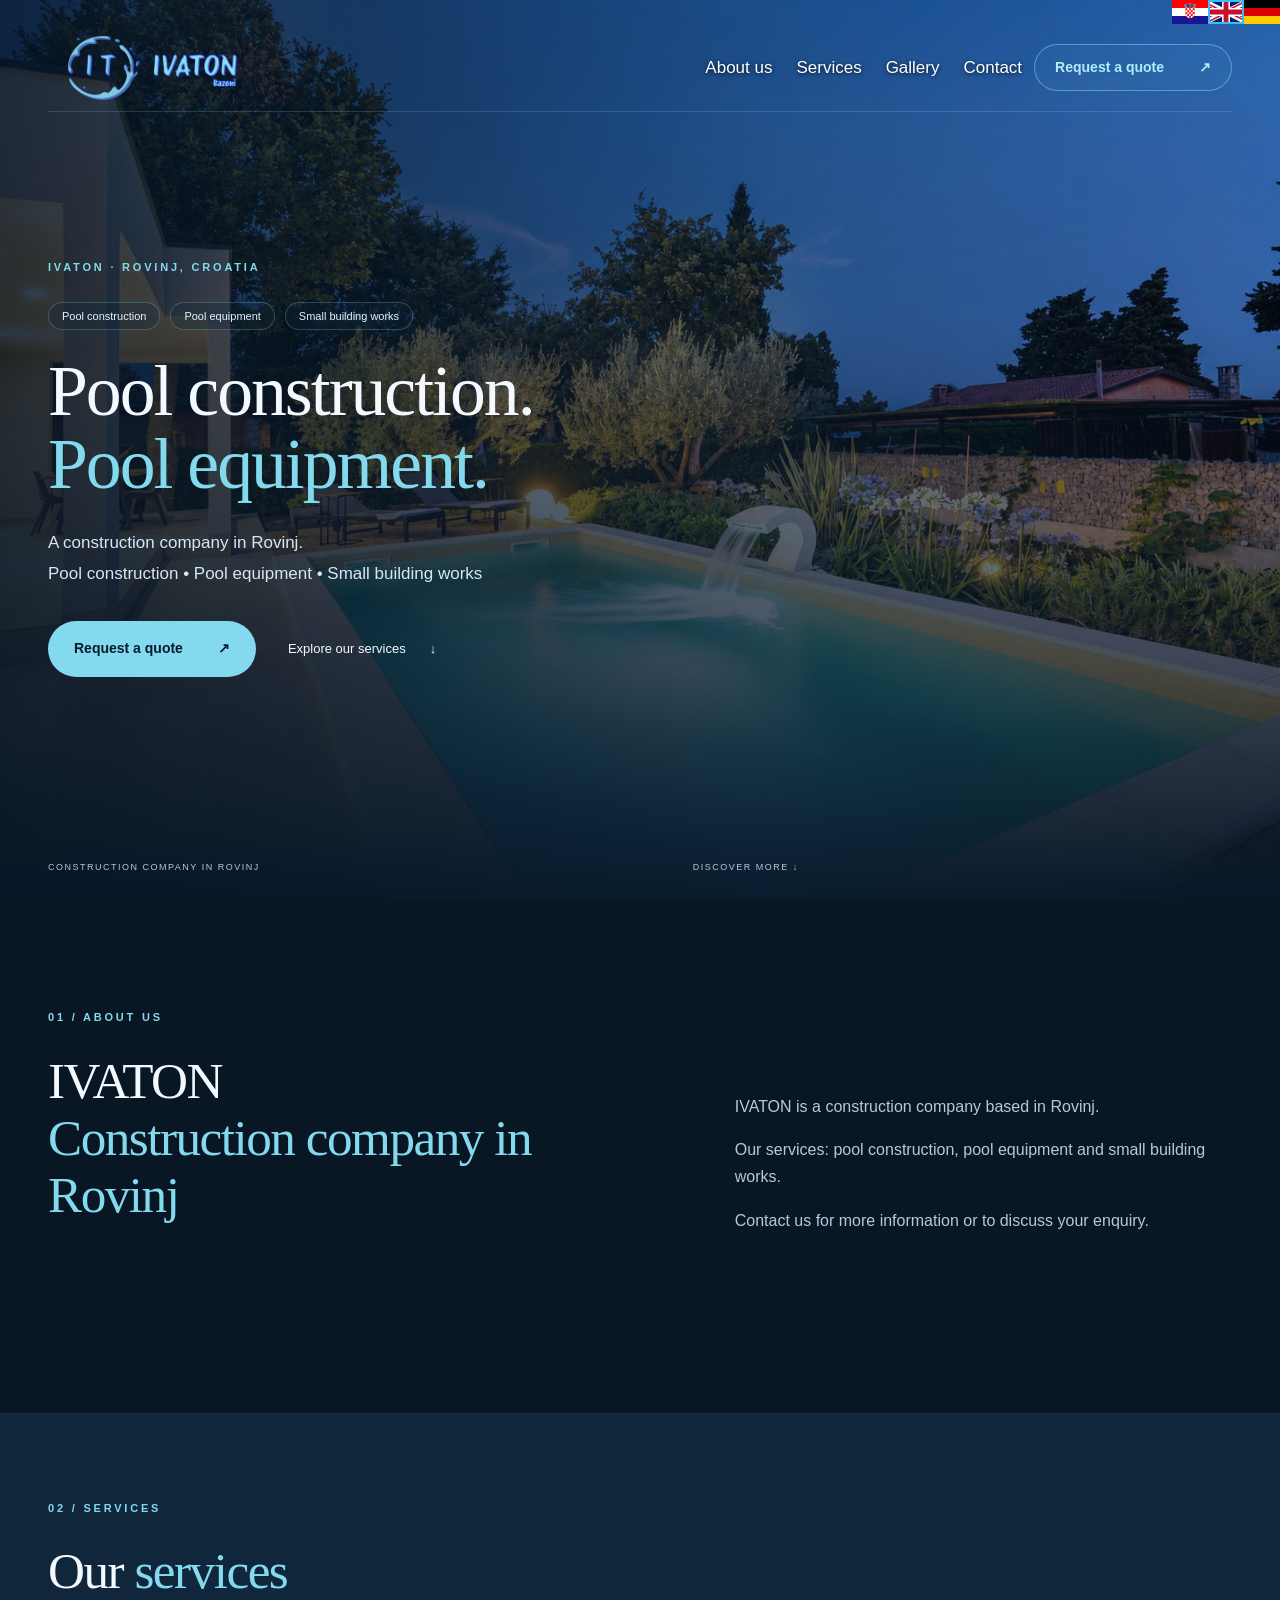
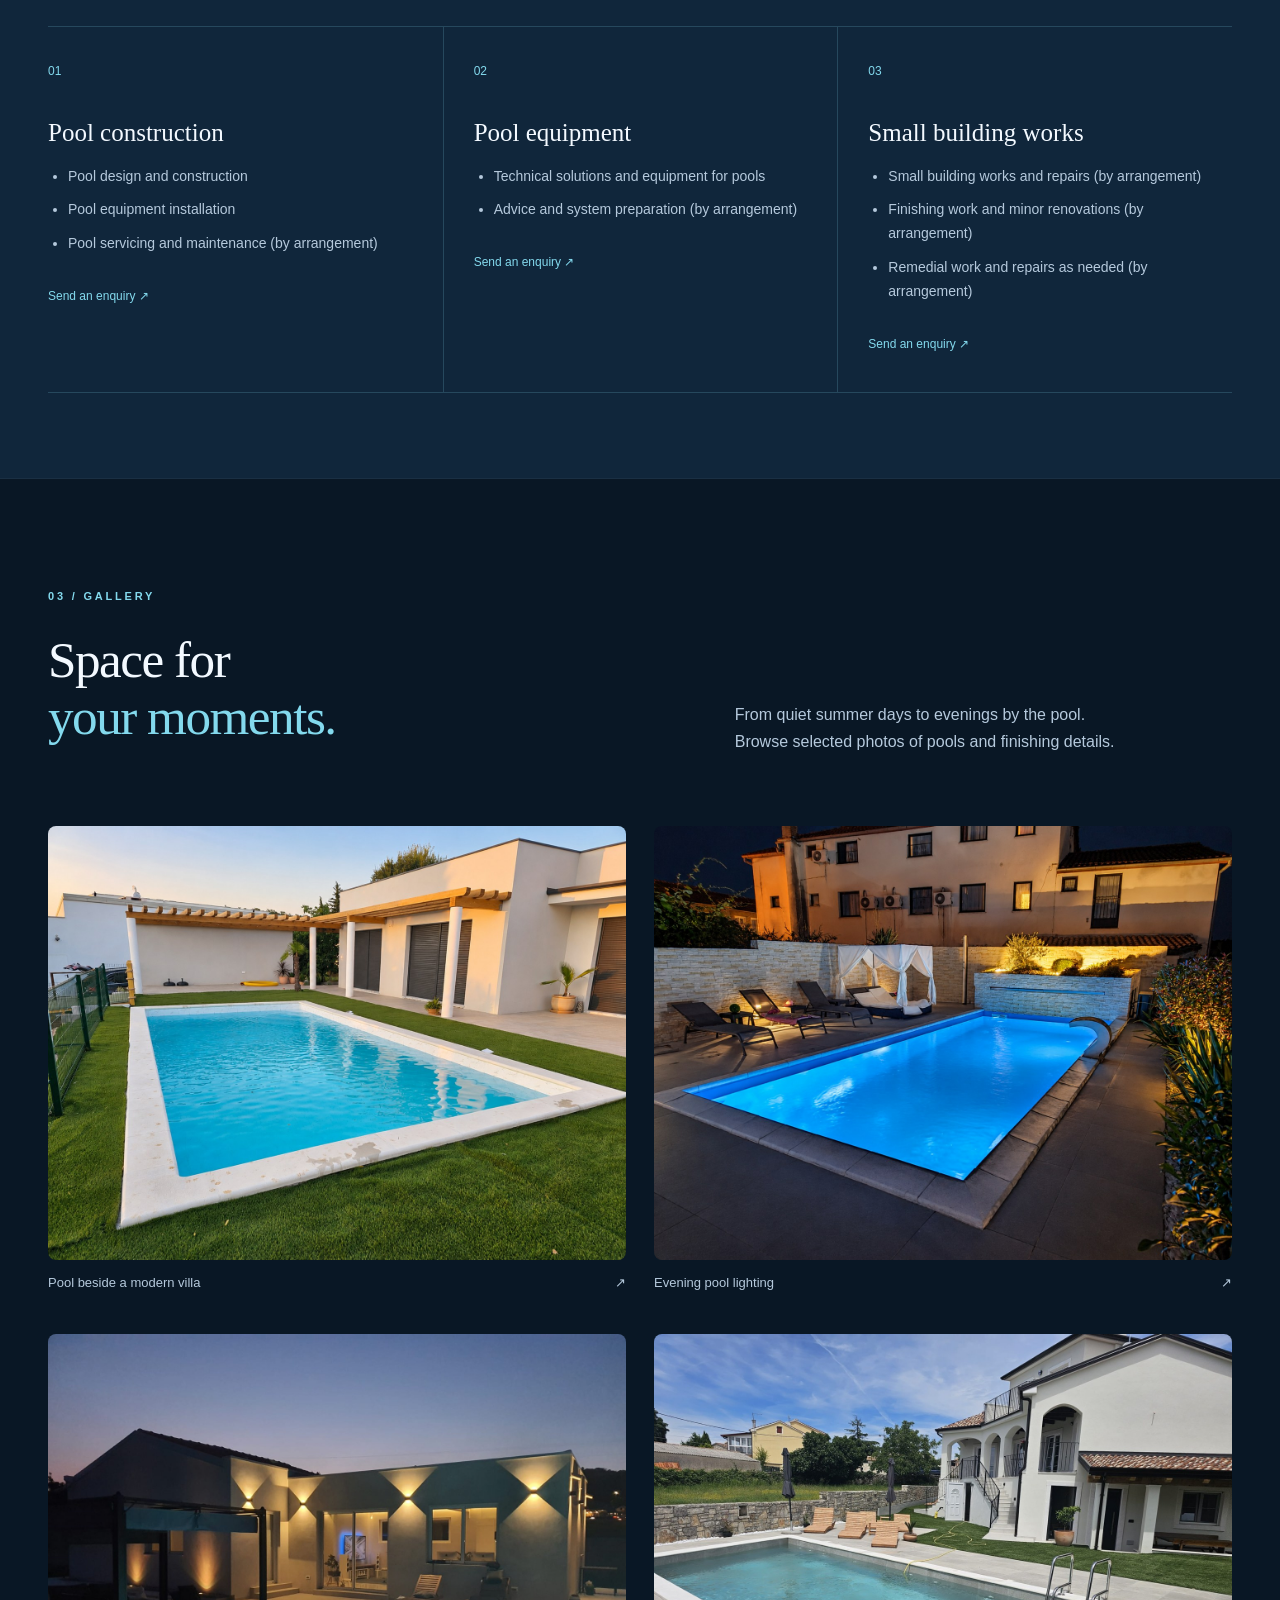
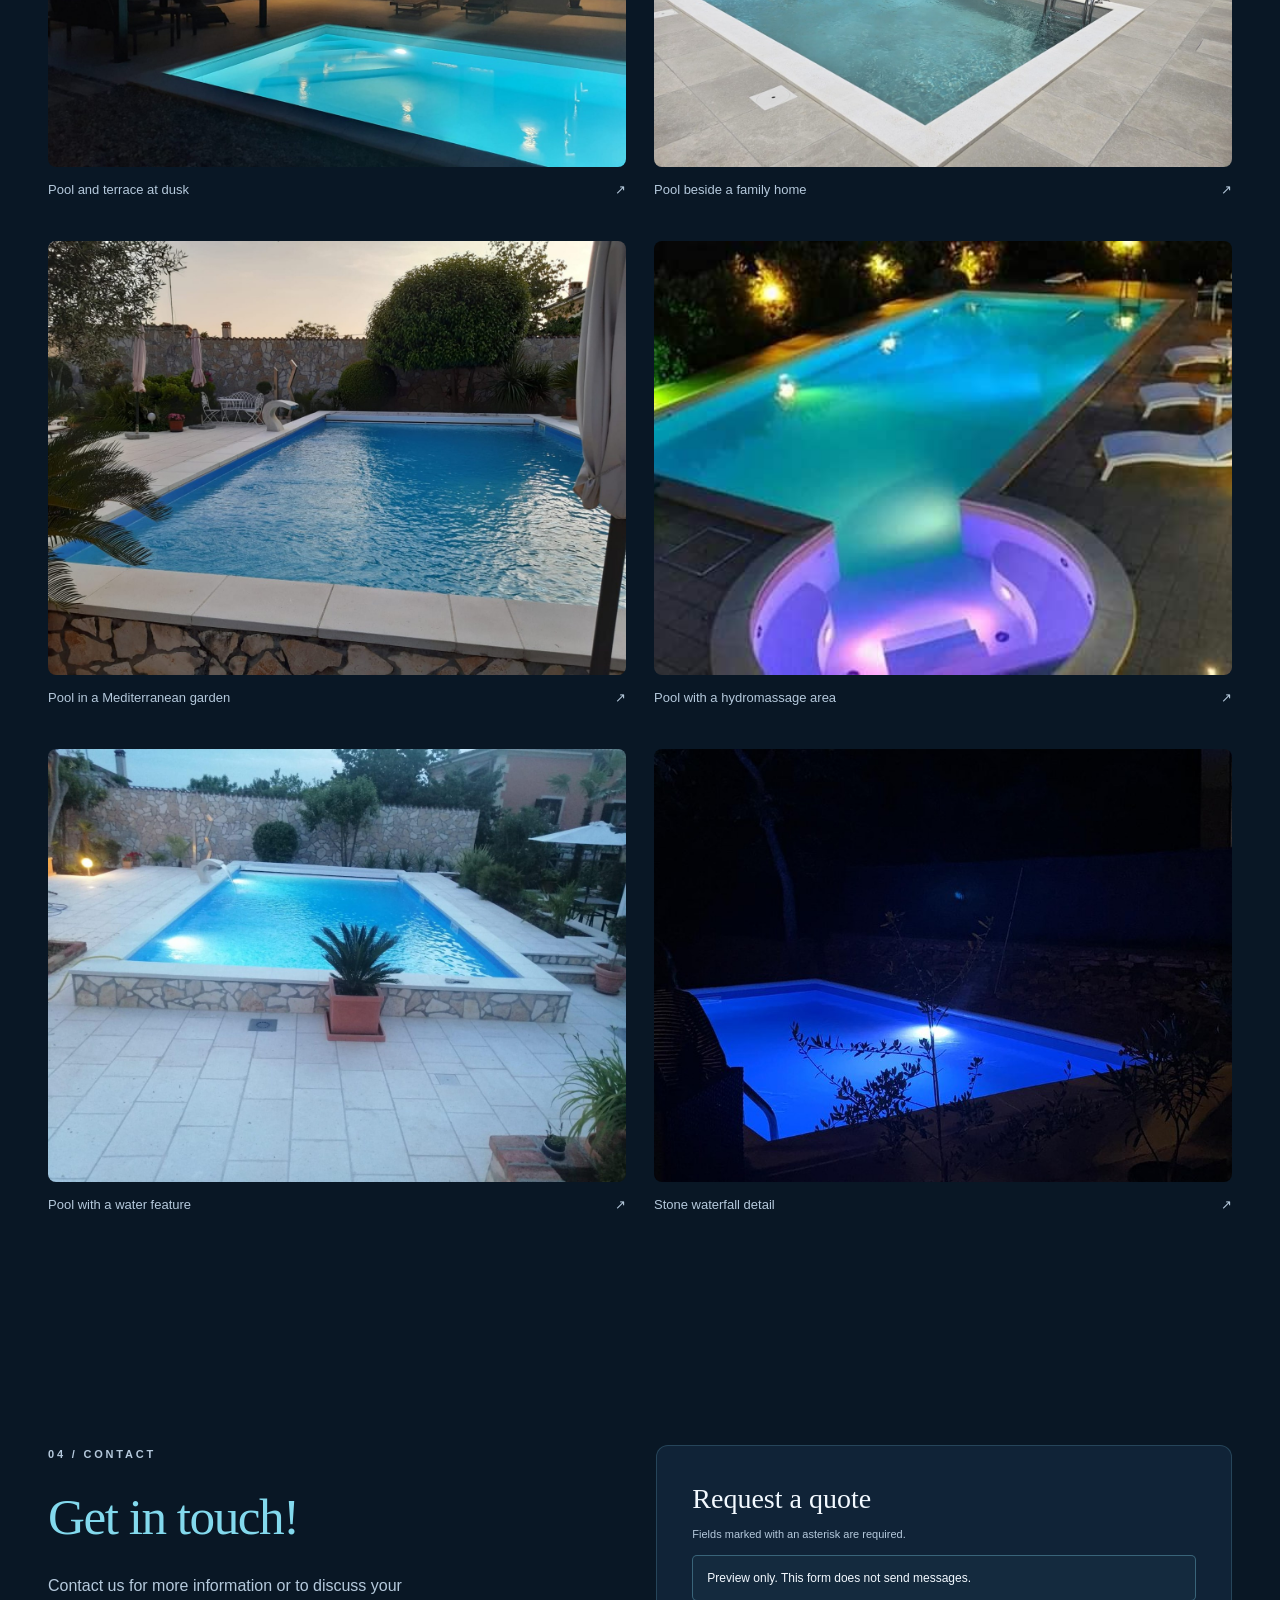
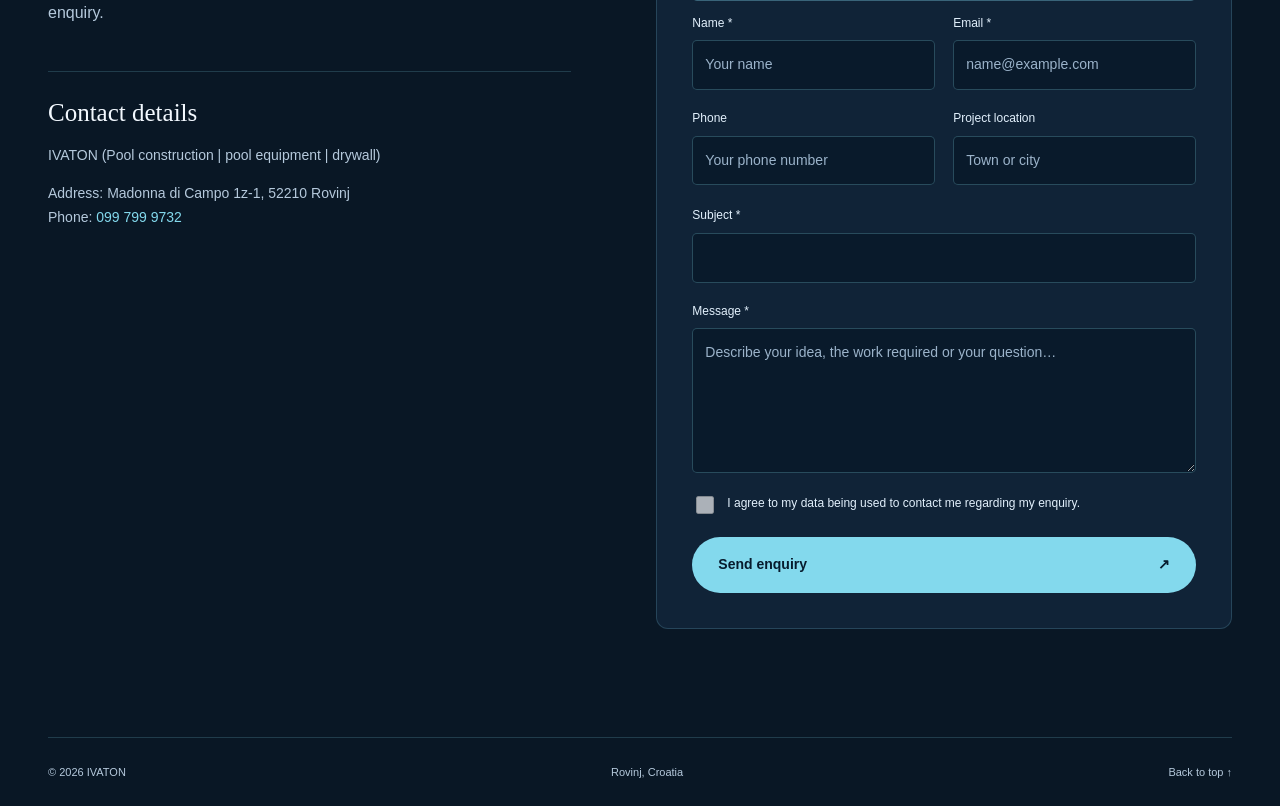
==== index.html @ 141ca396 "Add IVATON website preview" ====
<!doctype html>
<html lang="en">
<head>
  <meta charset="utf-8"><meta name="viewport" content="width=device-width, initial-scale=1">
  <title>IVATON | Pool construction and equipment</title>
  <meta name="description" content="IVATON is a construction company in Rovinj. Pool construction, pool equipment and small building works.">
  <link rel="stylesheet" href="css/ivaton.css">
  <link rel="stylesheet" href="css/ivaton-content.css">
  <link rel="stylesheet" href="css/ivaton-languages.css">
<meta name="robots" content="noindex, nofollow"><script src="js/preview.js" defer></script></head>
<body data-language-page="index">
<div class="language-switcher" role="group" aria-label="Language / Sprache / Jezik"><a href="hr.html" lang="hr" title="Hrvatski" aria-label="Hrvatski" data-language="hr"><img src="images/flags/hr.svg" alt="" width="24" height="16"><span>HR</span></a><a href="de.html" lang="de" title="Deutsch" aria-label="Deutsch" data-language="de"><img src="images/flags/de.svg" alt="" width="24" height="16"><span>DE</span></a><a href="en.html" lang="en" title="English" aria-label="English" data-language="en" aria-current="true"><img src="images/flags/gb.svg" alt="" width="24" height="16"><span>EN</span></a></div>
<a class="skip" href="#main">Skip to content</a>
<header class="header wrap">
  <a class="logo-slot" href="index.html" aria-label="IVATON — home"><img src="images/logo.png" alt="IVATON Bazeni" width="140" height="96"></a>
  <nav aria-label="Main navigation"><a href="#o-nama">About us</a><a href="#usluge">Services</a><a href="#galerija">Gallery</a><a href="#kontakt">Contact</a></nav>
  <a class="button small outline" href="#kontakt">Request a quote <span aria-hidden="true">↗</span></a>

</header>
<main id="main">
<section class="hero" aria-labelledby="hero-title">
  <div class="hero-image" aria-hidden="true"></div>
  <div class="wrap hero-content">
    <p class="eyebrow">IVATON · ROVINJ, CROATIA</p>
    <div class="tags"><span>Pool construction</span><span>Pool equipment</span><span>Small building works</span></div>
    <h1 id="hero-title">Pool construction.<br><em>Pool equipment.</em></h1>
    <p class="hero-description">A construction company in Rovinj.<br>Pool construction • Pool equipment • Small building works</p>
    <div class="actions"><a class="button gold" href="#kontakt">Request a quote <span aria-hidden="true">↗</span></a><a class="text-link" href="#usluge">Explore our services <span aria-hidden="true">↓</span></a></div>
  </div>
  <div class="hero-bottom wrap"><span>CONSTRUCTION COMPANY IN ROVINJ</span><a href="#usluge">DISCOVER MORE ↓</a><span></span></div>
</section>
<section id="o-nama" class="section wrap">
  <div class="section-heading"><div><p class="eyebrow">01 / ABOUT US</p><h2>IVATON<br><em>Construction company in Rovinj</em></h2></div><div class="about-copy"><p>IVATON is a construction company based in Rovinj.</p><p>Our services: pool construction, pool equipment and small building works.</p><p>Contact us for more information or to discuss your enquiry.</p></div></div>
</section>
<section id="usluge" class="approach"><div class="wrap">
  <p class="eyebrow">02 / SERVICES</p><h2>Our <em>services</em></h2>
  <div class="services">
<article><span class="number">01</span><h3>Pool construction</h3><ul><li>Pool design and construction</li><li>Pool equipment installation</li><li>Pool servicing and maintenance (by arrangement)</li></ul><a href="#kontakt">Send an enquiry ↗</a></article>
<article><span class="number">02</span><h3>Pool equipment</h3><ul><li>Technical solutions and equipment for pools</li><li>Advice and system preparation (by arrangement)</li></ul><a href="#kontakt">Send an enquiry ↗</a></article>
<article><span class="number">03</span><h3>Small building works</h3><ul><li>Small building works and repairs (by arrangement)</li><li>Finishing work and minor renovations (by arrangement)</li><li>Remedial work and repairs as needed (by arrangement)</li></ul><a href="#kontakt">Send an enquiry ↗</a></article>
</div></div></section>
<section id="galerija" class="section wrap"><div class="section-heading"><div><p class="eyebrow">03 / GALLERY</p><h2>Space for<br><em>your moments.</em></h2></div><p>From quiet summer days to evenings by the pool. Browse selected photos of pools and finishing details.</p></div><div class="pool-gallery"><a href="images/pool-101.jpg" target="_blank" rel="noopener" aria-label="Pool beside a modern villa — open photo"><figure><img src="images/pool-101.jpg" alt="Pool beside a modern villa" loading="lazy" decoding="async"><figcaption>Pool beside a modern villa<span aria-hidden="true"> ↗</span></figcaption></figure></a><a href="images/pool-045.jpg" target="_blank" rel="noopener" aria-label="Evening pool lighting — open photo"><figure><img src="images/pool-045.jpg" alt="Evening pool lighting" loading="lazy" decoding="async"><figcaption>Evening pool lighting<span aria-hidden="true"> ↗</span></figcaption></figure></a><a href="images/pool-056.jpg" target="_blank" rel="noopener" aria-label="Pool and terrace at dusk — open photo"><figure><img src="images/pool-056.jpg" alt="Pool and terrace at dusk" loading="lazy" decoding="async"><figcaption>Pool and terrace at dusk<span aria-hidden="true"> ↗</span></figcaption></figure></a><a href="images/pool-103.jpg" target="_blank" rel="noopener" aria-label="Pool beside a family home — open photo"><figure><img src="images/pool-103.jpg" alt="Pool beside a family home" loading="lazy" decoding="async"><figcaption>Pool beside a family home<span aria-hidden="true"> ↗</span></figcaption></figure></a><a href="images/pool-067.jpg" target="_blank" rel="noopener" aria-label="Pool in a Mediterranean garden — open photo"><figure><img src="images/pool-067.jpg" alt="Pool in a Mediterranean garden" loading="lazy" decoding="async"><figcaption>Pool in a Mediterranean garden<span aria-hidden="true"> ↗</span></figcaption></figure></a><a href="images/pool-053.jpg" target="_blank" rel="noopener" aria-label="Pool with a hydromassage area — open photo"><figure><img src="images/pool-053.jpg" alt="Pool with a hydromassage area" loading="lazy" decoding="async"><figcaption>Pool with a hydromassage area<span aria-hidden="true"> ↗</span></figcaption></figure></a><a href="images/pool-051.jpg" target="_blank" rel="noopener" aria-label="Pool with a water feature — open photo"><figure><img src="images/pool-051.jpg" alt="Pool with a water feature" loading="lazy" decoding="async"><figcaption>Pool with a water feature<span aria-hidden="true"> ↗</span></figcaption></figure></a><a href="images/pool-058.jpg" target="_blank" rel="noopener" aria-label="Stone waterfall detail — open photo"><figure><img src="images/pool-058.jpg" alt="Stone waterfall detail" loading="lazy" decoding="async"><figcaption>Stone waterfall detail<span aria-hidden="true"> ↗</span></figcaption></figure></a></div></section>
<section id="kontakt" class="section wrap contact-grid">
  <div><p class="eyebrow">04 / CONTACT</p><h2><em>Get in touch!</em></h2><p>Contact us for more information or to discuss your enquiry.</p><div class="contact-note"><h3>Contact details</h3><p>IVATON (Pool construction | pool equipment | drywall)</p><address>Address: Madonna di Campo 1z-1, 52210 Rovinj<br>Phone: <a href="tel:+385997999732">099 799 9732</a></address></div></div>
  <form aria-describedby="preview-notice">
    <h3>Request a quote</h3><p class="form-intro">Fields marked with an asterisk are required.</p>
    <p class="notice" id="preview-notice">Preview only. This form does not send messages.</p>
    
    
    
    
    
    <div class="form-grid">
      <div><label for="name">Name *</label><input id="name" required maxlength="100" autocomplete="name" placeholder="Your name" aria-describedby="name-error" disabled><small id="name-error" class="field-error"></small></div>
      <div><label for="email">Email *</label><input id="email" type="email" required maxlength="254" autocomplete="email" placeholder="name@example.com" aria-describedby="email-error" disabled><small id="email-error" class="field-error"></small></div>
      <div><label for="phone">Phone</label><input id="phone" type="tel" maxlength="40" autocomplete="tel" placeholder="Your phone number" disabled><small class="field-error"></small></div>
      <div><label for="location">Project location</label><input id="location" maxlength="150" placeholder="Town or city" disabled><small class="field-error"></small></div>
    </div>
    <label for="subject">Subject *</label><input id="subject" required maxlength="150" aria-describedby="subject-error" disabled><small id="subject-error" class="field-error"></small>
    <label for="message">Message *</label><textarea id="message" required maxlength="5000" rows="5" placeholder="Describe your idea, the work required or your question…" aria-describedby="message-error" disabled></textarea><small id="message-error" class="field-error"></small>
    <label class="consent" for="consent"><input id="consent" type="checkbox" required aria-describedby="consent-error" disabled><span>I agree to my data being used to contact me regarding my enquiry.</span></label><small id="consent-error" class="field-error"></small>
    <button class="button gold submit" type="button" disabled>Send enquiry <span aria-hidden="true">↗</span></button>
  </form>
</section>
</main>
<footer class="wrap footer"><span>© <span>2026</span> IVATON</span><span>Rovinj, Croatia</span><a href="#main">Back to top ↑</a></footer>
</body></html>
---- css/ivaton.css ----
/* IVATON: theme, page components and responsive content. */

:root {
    --bg: #091725;
    --surface: #10263b;
    --text: #f3f9ff;
    --muted: #b5c9dc;
    --gold: #83d9ed;
    --line: #83d9ed30;
}

* {
    box-sizing: border-box;
}

html {
    scroll-behavior: smooth;
    scroll-padding-top: 30px;
}

body {
    margin: 0;
    background: var(--bg);
    color: var(--text);
    font: 16px/1.7 Arial,Helvetica,sans-serif;
}

a {
    color: inherit;
    text-decoration: none;
}

button, input, textarea {
    font: inherit;
}

a, button, input, textarea {
    -webkit-tap-highlight-color: transparent;
}

a:focus-visible, button:focus-visible, input:focus-visible, textarea:focus-visible {
    outline: 2px solid var(--gold);
    outline-offset: 5px;
}

.wrap {
    width: min(1240px,calc(100% - 96px));
    margin: auto;
}

.text-link:hover {
    color: var(--gold);
}

.button {
    display: inline-flex;
    align-items: center;
    justify-content: space-between;
    gap: 35px;
    padding: 15px 25px;
    border-radius: 40px;
    font-size: 14px;
    font-weight: 600;
    border: 1px solid transparent;
    cursor: pointer;
    transition: background .2s,transform .2s;
}

.button:hover {
    transform: translateY(-2px);
}

.gold {
    background: #83d9ed;
    color: #071b2d;
}

.gold:hover {
    background: #b0edfa;
}

.small {
    padding: 11px 20px;
}

.outline {
    border-color: #83d9ed80;
    color: #b0edfa;
    background: #83d9ed0a;
}

.hero {
    position: relative;
    min-height: 850px;
    min-height: max(800px,100svh);
    display: flex;
    align-items: center;
    isolation: isolate;
    background: #10263b;
}

.hero-image {
    position: absolute;
    inset: 0;
    z-index: -1;
    background: linear-gradient(90deg, #061526d9 0%, #0b203878 60%, #081a3040),
        linear-gradient(0deg, #091725 0%, transparent 65%),
        url('../images/pool-033.jpg') center 55% / cover no-repeat;
}

.hero-content {
    padding-top: 145px;
    padding-bottom: 110px;
}

.eyebrow {
    font-size: 11px;
    font-weight: 600;
    letter-spacing: 2.8px;
    color: var(--gold);
    margin: 0 0 25px;
}

.tags {
    display: flex;
    gap: 10px;
    flex-wrap: wrap;
    margin-bottom: 25px;
}

.tags span {
    border: 1px solid #ffffff2a;
    border-radius: 30px;
    padding: 4px 13px;
    font-size: 11px;
    color: #e2f4ff;
    border-color: #83d9ed40;
    background: #10263b50;
}

h1, h2, h3, p {
    margin-top: 0;
}

h1, h2 {
    font-family: Georgia,'Times New Roman',serif;
    font-weight: 400;
    letter-spacing: -2px;
}

h1 {
    font-size: clamp(62px,6.8vw,100px);
    line-height: 1.01;
    margin-bottom: 28px;
}

em {
    font-style: normal;
    color: var(--gold);
}

.hero-description {
    font-size: 17px;
    max-width: 560px;
    line-height: 1.8;
    color: #d5e7f5;
}

.actions {
    display: flex;
    align-items: center;
    gap: 32px;
    margin-top: 32px;
}

.text-link {
    font-size: 13px;
    display: flex;
    gap: 24px;
}

.hero-bottom {
    position: absolute;
    bottom: 25px;
    left: 0;
    right: 0;
    display: flex;
    justify-content: space-between;
    gap: 16px;
    font-size: 9px;
    letter-spacing: 1.5px;
    color: #bdc8be;
}

.hero-bottom span:last-child {
    letter-spacing: 0;
    color: #9ba99f;
}

.section {
    padding-top: 108px;
    padding-bottom: 108px;
}

h2 {
    font-size: clamp(36px,4vw,55px);
    line-height: 1.12;
    margin-bottom: 26px;
    letter-spacing: -1.5px;
}

.section-heading {
    display: grid;
    grid-template-columns: 1.2fr 1fr;
    gap: 90px;
    align-items: end;
    margin-bottom: 55px;
}

.section-heading>p {
    color: var(--muted);
    max-width: 390px;
}

.services {
    display: grid;
    grid-template-columns: repeat(3,1fr);
    border-top: 1px solid var(--line);
    border-bottom: 1px solid var(--line);
}

.services article {
    padding: 34px 28px 36px 0;
}

.services article+article {
    padding-left: 30px;
    border-left: 1px solid var(--line);
}

.number {
    color: var(--gold);
    font-size: 12px;
    display: block;
    margin-bottom: 36px;
}

h3 {
    font-family: Georgia,'Times New Roman',serif;
    font-size: 25px;
    font-weight: 400;
    line-height: 1.3;
    margin-bottom: 15px;
}

.services p {
    font-size: 14px;
    color: var(--muted);
    min-height: 76px;
}

.services a {
    color: var(--gold);
    font-size: 12px;
}

.approach {
    border-block: 1px solid #ffffff0b;
    padding: 85px 0;
    background: #10263b;
}

.approach-grid {
    display: grid;
    grid-template-columns: 1fr 1fr;
    gap: 100px;
}

.approach-grid>div>p:last-child {
    max-width: 430px;
    color: var(--muted);
}

ol {
    padding: 0;
    margin: 0;
    list-style: none;
}

ol li {
    display: flex;
    gap: 26px;
    padding: 22px 0;
    border-bottom: 1px solid var(--line);
}

ol li:first-child {
    padding-top: 0;
}

ol span {
    font-size: 12px;
    color: var(--gold);
    padding-top: 5px;
}

ol h3 {
    font-size: 22px;
    margin-bottom: 8px;
}

ol p {
    font-size: 14px;
    color: var(--muted);
    margin-bottom: 0;
}

.contact-grid {
    display: grid;
    grid-template-columns: 1fr 1.1fr;
    gap: 85px;
}

.contact-grid>div>p {
    max-width: 390px;
    color: var(--muted);
}

.contact-note {
    margin-top: 45px;
    padding-top: 25px;
    border-top: 1px solid var(--line);
}

.contact-note>span {
    font-size: 12px;
    letter-spacing: 3px;
    color: var(--gold);
}

.contact-note p {
    font-size: 14px;
    color: var(--muted);
    margin-top: 12px;
}

form {
    border: 1px solid var(--line);
    padding: 35px;
    border-radius: 12px;
    background: #102337;
}

form h3 {
    font-size: 28px;
    margin-bottom: 8px;
}

.form-intro, .privacy-note {
    font-size: 11px;
    color: var(--muted);
}

.form-grid {
    display: grid;
    grid-template-columns: 1fr 1fr;
    gap: 18px;
    margin-bottom: 20px;
}

label {
    display: block;
    font-size: 12px;
    margin-bottom: 7px;
    color: #e2f0fc;
}

input, textarea {
    display: block;
    width: 100%;
    border: 1px solid #ffffff2b;
    border-radius: 5px;
    padding: 12px;
    font-size: 14px;
    background: #091a2b;
    border-color: #83d9ed40;
    color: #f3f9ff;
}

input::placeholder, textarea::placeholder {
    color: #9bb3ca;
}

textarea {
    resize: vertical;
    min-height: 125px;
}

.privacy-note {
    margin: 16px 0;
}

.submit {
    width: 100%;
}

.notice {
    border: 1px solid #c9ae7255;
    padding: 12px 14px;
    font-size: 12px;
    border-radius: 5px;
    border-color: #83d9ed55;
    background: #83d9ed0a;
}

.success {
    border-color: #7fbfa1;
    color: #afe1c7;
}

.error, .field-error {
    color: #ffc0b2;
}

.field-error {
    display: block;
    font-size: 12px;
}

.trap {
    position: absolute;
    left: -10000px;
    width: 1px;
    height: 1px;
    overflow: hidden;
}

.footer {
    border-top: 1px solid var(--line);
    padding-block: 25px;
    display: flex;
    justify-content: space-between;
    font-size: 11px;
    color: var(--muted);
}

.skip {
    position: fixed;
    top: -100px;
    left: 10px;
    z-index: 10;
    background: var(--bg);
    padding: 15px;
}

.skip:focus {
    top: 10px;
}

@media(max-width:900px) {
    .wrap {
        width: calc(100% - 48px);
    }

    .section-heading, .approach-grid, .contact-grid {
        gap: 35px;
    }

    .contact-grid {
        grid-template-columns: 1fr 1.15fr;
    }

    form {
        padding: 25px;
    }

    .form-grid {
        grid-template-columns: 1fr;
    }

    .hero {
        min-height: 800px;
    }

    .hero-content {
        padding-top: 140px;
    }
}

@media(max-width:640px) {
    .wrap {
        width: calc(100% - 40px);
    }

    .hero {
        min-height: 780px;
        min-height: 100svh;
    }

    .hero-content {
        padding-top: 140px;
        padding-bottom: 110px;
    }

    h1 {
        font-size: clamp(55px,13vw,78px);
    }

    .hero-description {
        font-size: 15px;
    }

    .eyebrow {
        font-size: 9px;
        letter-spacing: 2px;
    }

    .hero-bottom>span:first-child {
        display: none;
    }

    .hero-bottom {
        font-size: 8px;
    }

    .actions {
        gap: 23px;
    }

    .button {
        gap: 22px;
    }

    .desktop {
        display: none;
    }

    .section {
        padding-block: 65px;
    }

    .section-heading, .approach-grid, .contact-grid {
        grid-template-columns: 1fr;
        gap: 25px;
    }

    .section-heading {
        margin-bottom: 30px;
    }

    .services {
        grid-template-columns: 1fr;
    }

    .services article, .services article+article {
        padding: 25px 0;
        border-left: 0;
        border-bottom: 1px solid var(--line);
    }

    .services article:last-child {
        border-bottom: 0;
    }

    .number {
        margin-bottom: 18px;
    }

    .services p {
        min-height: 0;
    }

    .approach {
        padding-block: 60px;
    }

    .contact-note {
        margin-top: 20px;
    }

    form {
        padding: 24px 20px;
    }

    .footer>span:nth-child(2) {
        display: none;
    }
}

@media(prefers-reduced-motion:reduce) {
    html {
        scroll-behavior: auto;
    }

    * {
        transition: none!important;
    }
}

.pool-gallery {
    display: grid;
    grid-template-columns: repeat(2,minmax(0,1fr));
    gap: 28px;
}

.pool-gallery figure {
    margin: 0;
}

.pool-gallery img {
    width: 100%;
    height: auto;
    aspect-ratio: 4/3;
    object-fit: cover;
    display: block;
    border-radius: 8px;
}

.pool-gallery figcaption {
    display: flex;
    justify-content: space-between;
    padding: 12px 0;
    color: var(--muted);
    font-size: 13px;
}

.pool-gallery a:hover figcaption {
    color: var(--gold);
}

@media(max-width:640px) {
    .pool-gallery {
        grid-template-columns: 1fr;
        gap: 20px;
    }
}

.outline:hover {
    background: #83d9ed20;
}

.hero-bottom, .hero-bottom span:last-child {
    color: #b5c9dc;
}

.notice.success {
    border-color: #7fbfa1;
    color: #afe1c7;
}

.notice.error {
    border-color: #ffc0b280;
    color: #ffc0b2;
}

@media (max-width: 760px) {
    .hero-content {
        padding-top: 190px;
    }
}
---- css/ivaton-content.css ----
/* IVATON: company copy and enquiry form details. */

.about-copy {
    color: var(--muted);
}

.services ul {
    padding-left: 20px;
    color: var(--muted);
    font-size: 14px;
    margin-bottom: 25px;
}

.services li {
    margin-bottom: 10px;
}

address {
    font-style: normal;
    font-size: 14px;
    color: var(--muted);
}

address a {
    color: var(--gold);
}

.consent {
    display: flex;
    align-items: flex-start;
    gap: 10px;
    margin: 20px 0;
    font-size: 12px;
}

.consent input {
    width: 18px;
    height: 18px;
    flex: 0 0 18px;
    margin-top: 3px;
    accent-color: var(--gold);
}

#subject {
    margin-bottom: 8px;
}

#subject-error {
    margin-bottom: 18px;
}

.hero h1 {
    font-size: clamp(42px,5.6vw,82px);
}

@media(max-width:640px) {
    .hero h1 {
        font-size: clamp(34px,8.6vw,55px);
    }
}
---- css/ivaton-languages.css ----
/* IVATON: header, navigation and language selection.
   Load after ivaton.css and ivaton-content.css. */

.header {
    position: absolute;
    z-index: 2;
    top: 24px;
    left: 0;
    right: 0;
    display: flex;
    flex-wrap: nowrap;
    align-items: center;
    justify-content: space-between;
    height: 88px;
    min-height: 88px;
    padding-block: 0;
    gap: 12px;
    border-bottom: 1px solid var(--line);
}

.header .logo-slot {
    display: flex;
    align-items: center;
    width: clamp(96px, 22vw, 210px);
    height: 64px;
    flex-shrink: 0;
    overflow: hidden;
}

.header .logo-slot img {
    display: block;
    width: 100%;
    height: 100%;
    object-fit: contain;
}

.header > nav {
    display: flex;
    flex-wrap: wrap;
    align-items: center;
    justify-content: flex-end;
    width: auto;
    margin-left: auto;
    padding: 0;
    gap: 4px 24px;
    font-size: 17px;
    font-weight: 500;
    line-height: 1.4;
}

.header > nav a {
    display: inline-flex;
    align-items: center;
    min-height: 44px;
    white-space: nowrap;
    color: #ffffff;
    text-shadow: 0 1px 4px rgba(0, 0, 0, 0.8);
}

.header > nav a:hover {
    color: #b0edfa;
    text-decoration: underline;
    text-underline-offset: 5px;
}

.header > nav a:focus-visible {
    outline: 2px solid #83d9ed;
    outline-offset: 4px;
}

/* Flags sit outside the header, touching the page's top-right edges. */
body > .language-switcher {
    position: absolute;
    top: 0;
    right: 0;
    z-index: 10;
    display: flex;
    align-items: center;
    flex-shrink: 0;
    gap: 0;
    margin: 0;
    padding: 0;
}

body > .language-switcher a {
    position: relative;
    display: flex;
    align-items: center;
    gap: 0;
    margin: 0;
    padding: 0;
    border: 0;
    border-radius: 0;
    background: transparent;
    color: var(--text);
    font: 600 12px/1.2 system-ui, sans-serif;
}

body > .language-switcher a span {
    display: none;
}

body > .language-switcher img {
    display: block;
    width: 36px;
    height: 24px;
    object-fit: cover;
    border-radius: 0;
}

body > .language-switcher a[aria-current="true"]::after {
    content: "";
    position: absolute;
    inset: 0;
    border: 2px solid #38bdf8;
    pointer-events: none;
}

body > .language-switcher a:focus-visible {
    outline: 2px solid var(--gold);
    outline-offset: 3px;
}

body > .language-switcher a[href="hr.html"] { order: 1; }
body > .language-switcher a[href="en.html"] { order: 2; }
body > .language-switcher a[href="de.html"] { order: 3; }

@media (max-width: 1150px) {
    .header > .button { display: none; }
}

@media (max-width: 600px) {
    .header > nav {
        font-size: 16px;
        gap: 0 14px;
    }
}

@media (max-width: 480px) {
    .header > nav { min-width: 0; }
}
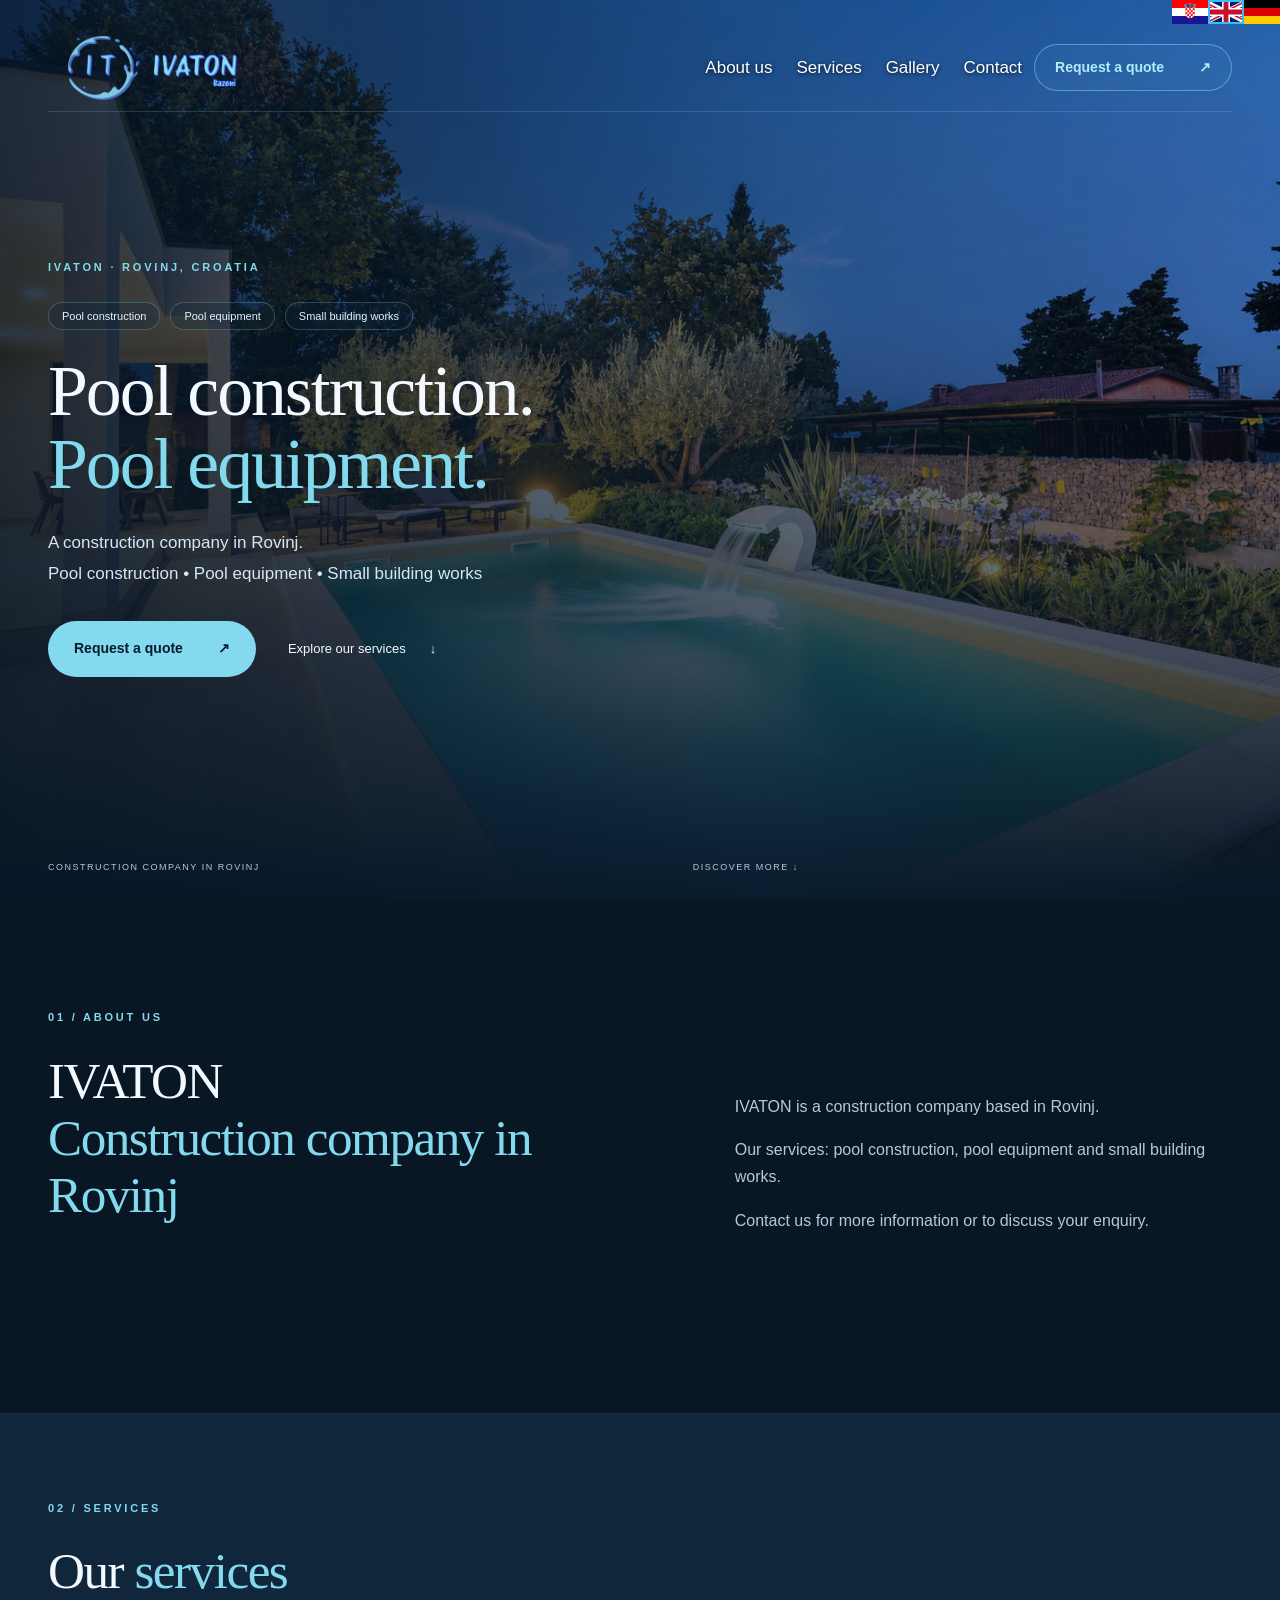
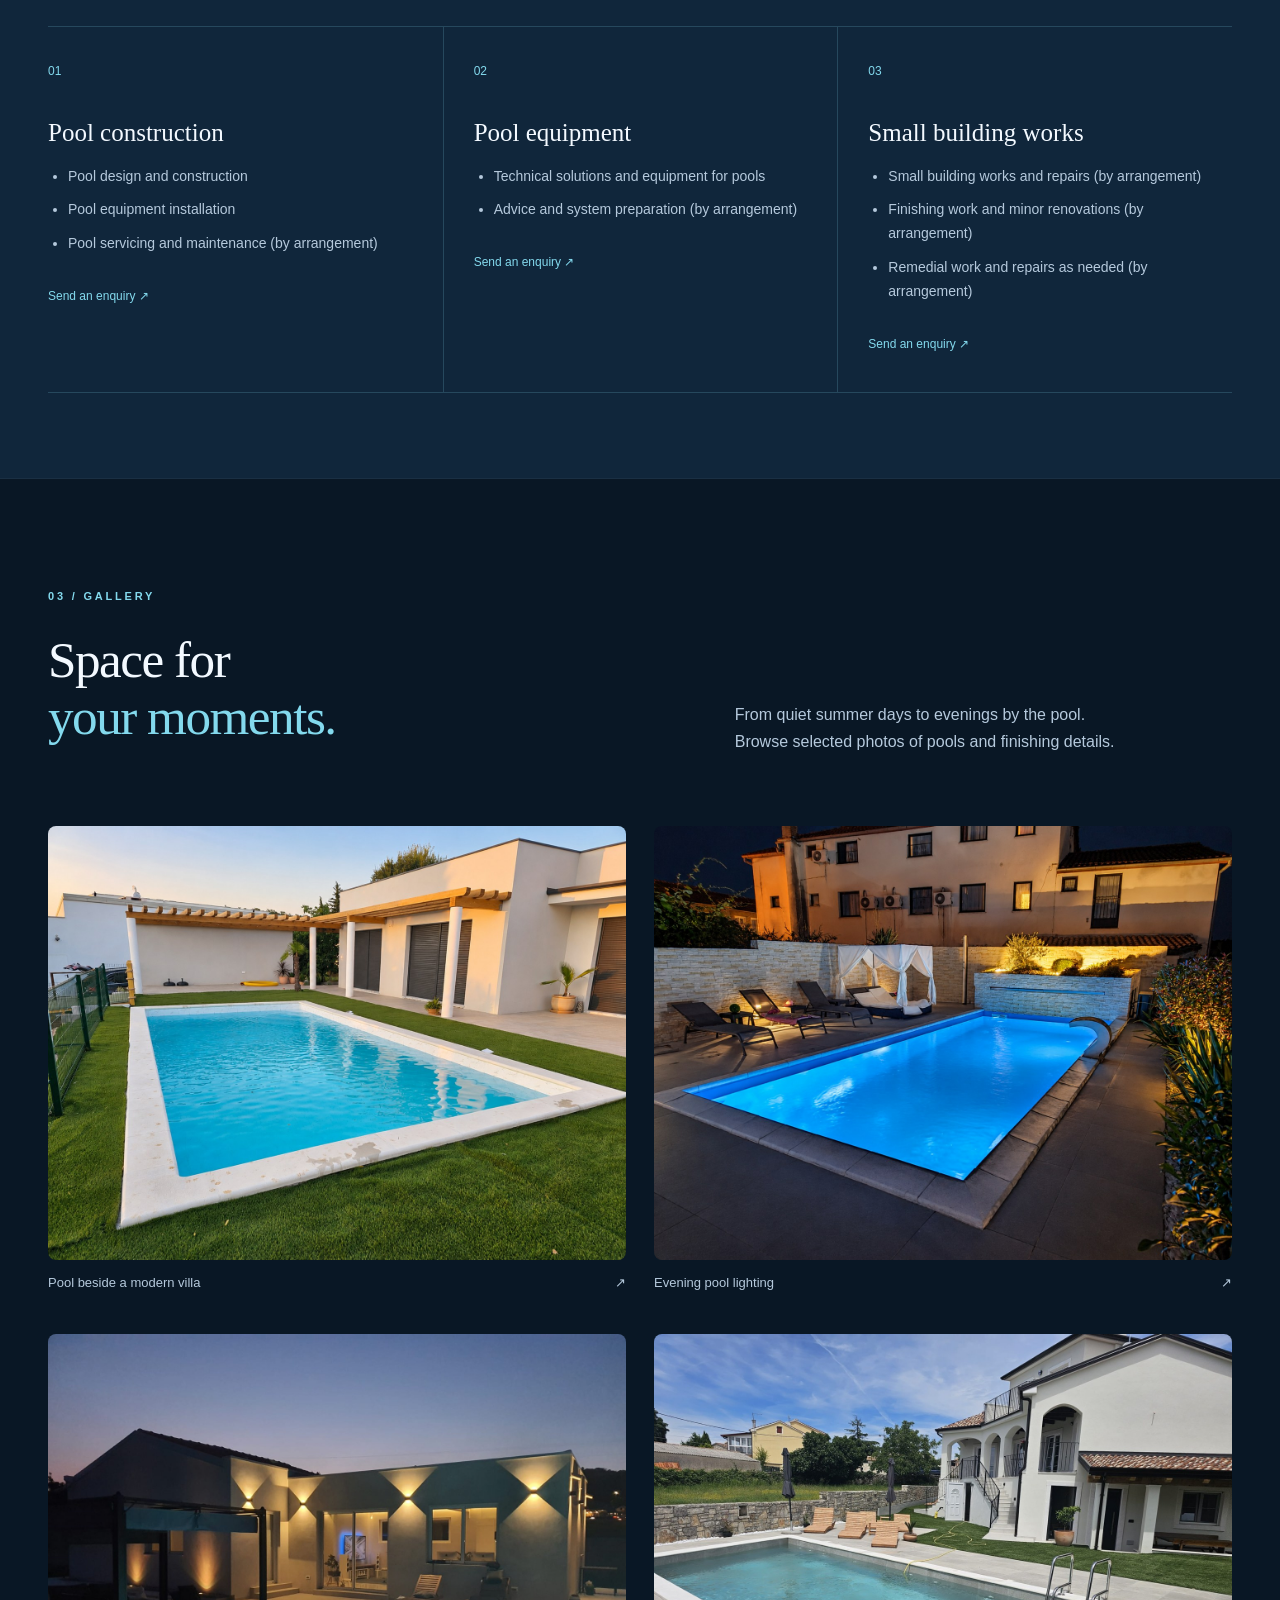
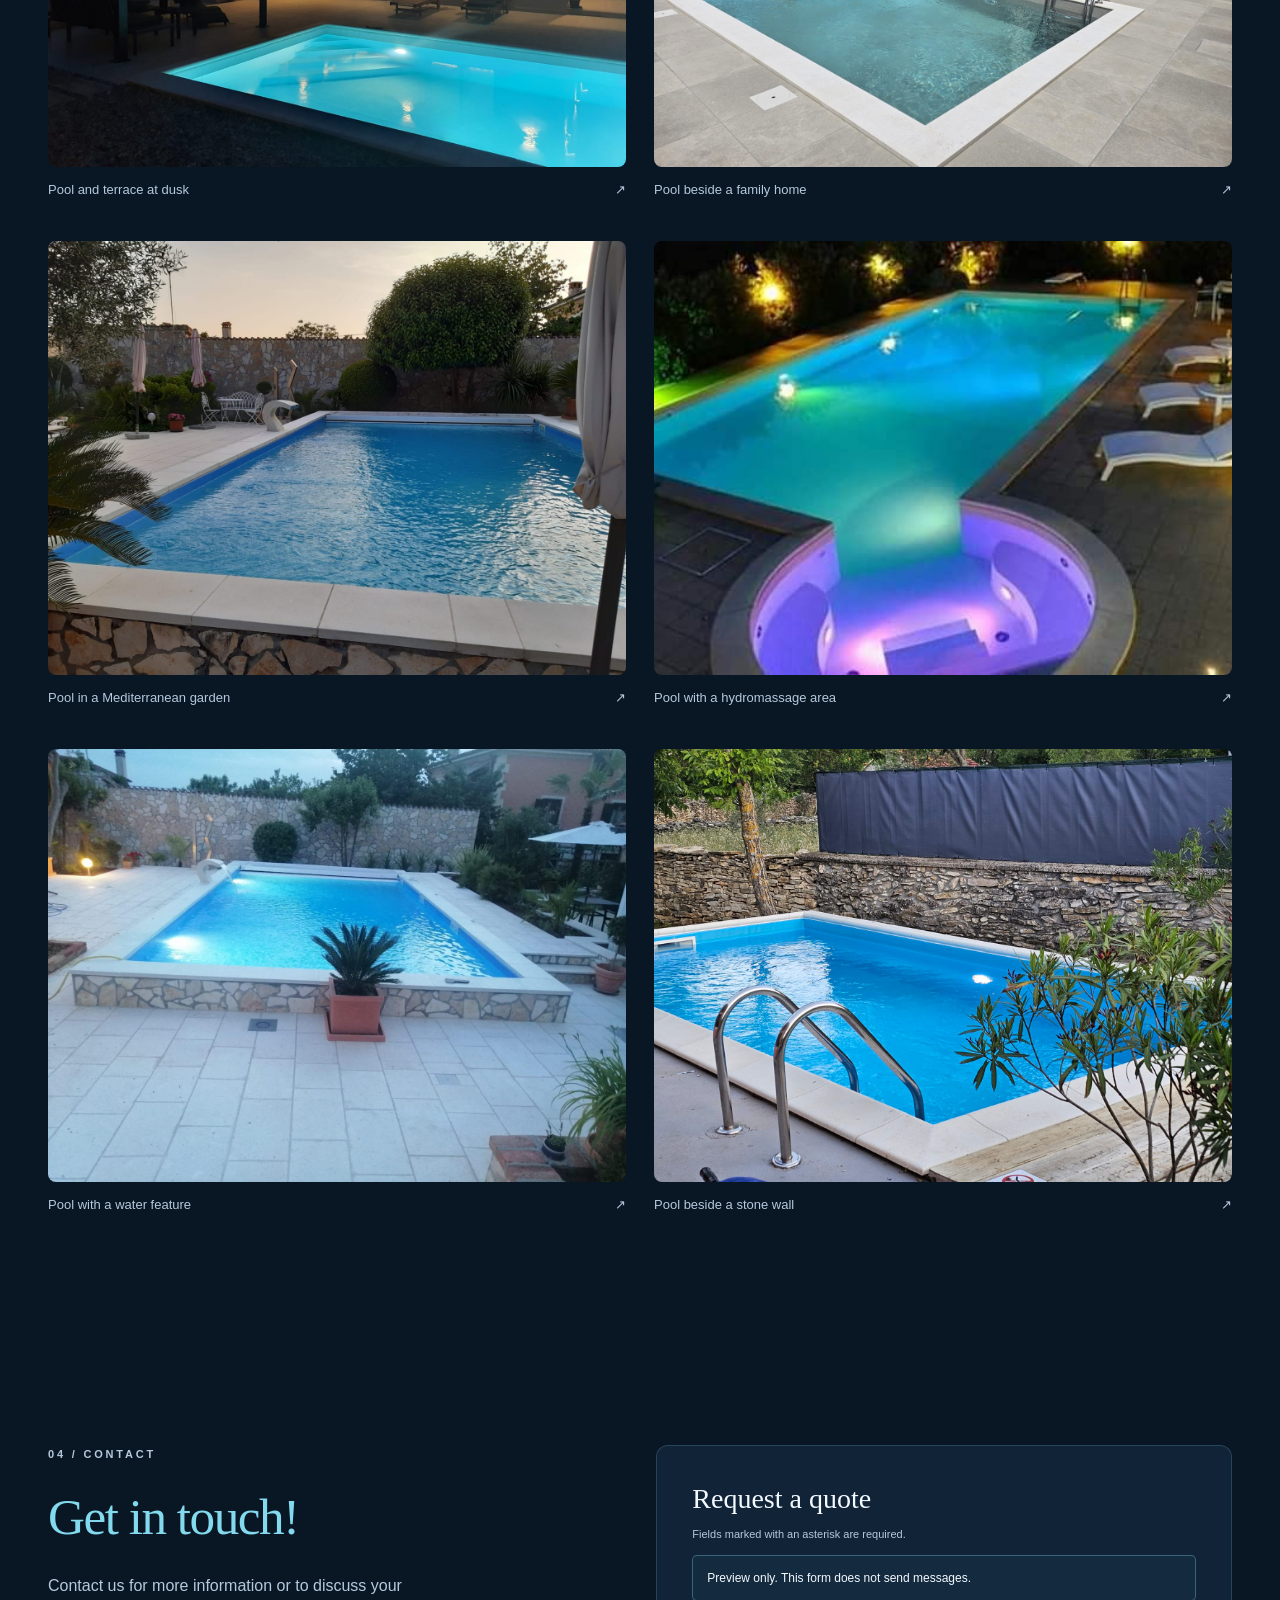
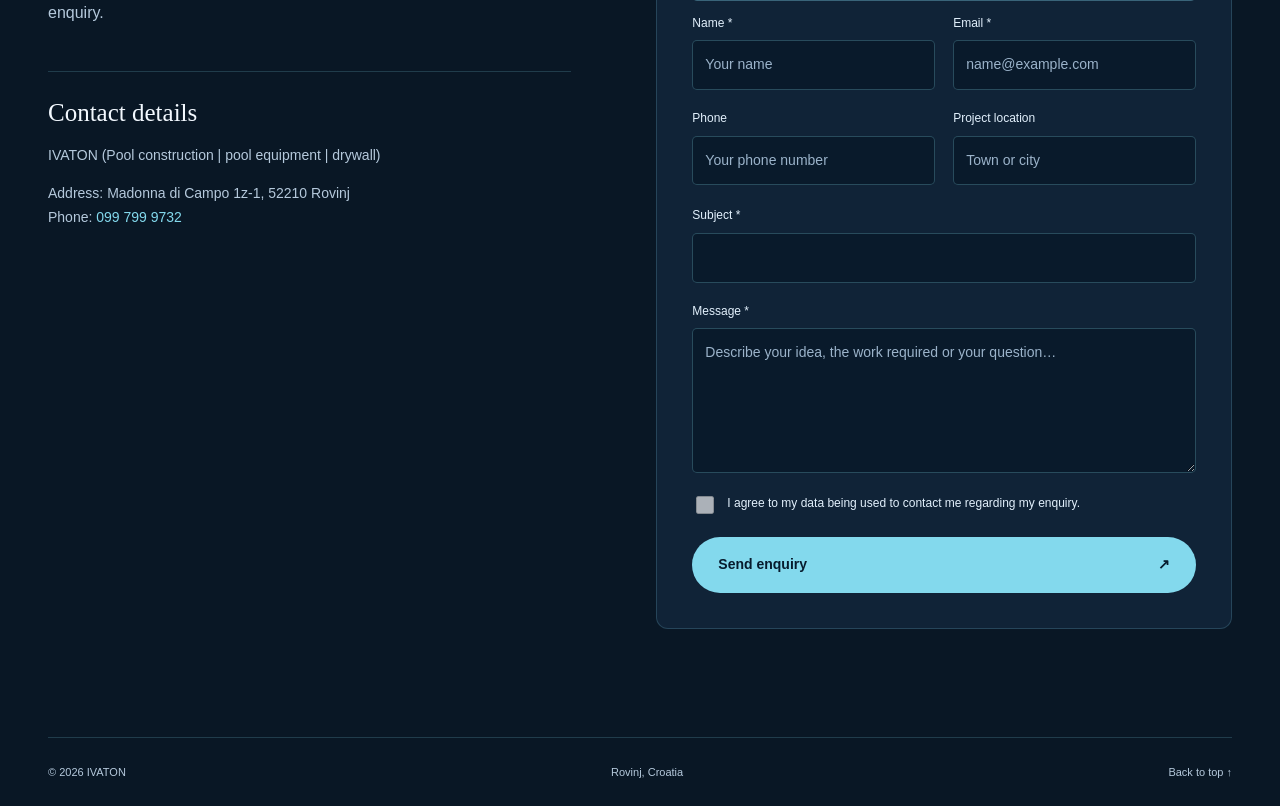
==== commit cacd9d48: "Replace waterfall detail with pool beside stone wall" ====
--- a/index.html
+++ b/index.html
@@ -6,8 +6,13 @@
   <meta name="description" content="IVATON is a construction company in Rovinj. Pool construction, pool equipment and small building works.">
   <link rel="stylesheet" href="css/ivaton.css">
   <link rel="stylesheet" href="css/ivaton-content.css">
-  <link rel="stylesheet" href="css/ivaton-languages.css">
-<meta name="robots" content="noindex, nofollow"><script src="js/preview.js" defer></script></head>
+  <link rel="stylesheet" href="css/ivaton-languages.css?v=logo-20261008-b">
+<meta name="robots" content="noindex, nofollow"><script src="js/preview.js" defer></script>
+<!-- IVATON MOBILE MENU START -->
+<link rel="stylesheet" href="css/ivaton-mobile-menu.css?v=burger-3">
+<script defer src="js/ivaton-mobile-menu.js?v=burger-3"></script>
+<!-- IVATON MOBILE MENU END -->
+</head>
 <body data-language-page="index">
 <div class="language-switcher" role="group" aria-label="Language / Sprache / Jezik"><a href="hr.html" lang="hr" title="Hrvatski" aria-label="Hrvatski" data-language="hr"><img src="images/flags/hr.svg" alt="" width="24" height="16"><span>HR</span></a><a href="de.html" lang="de" title="Deutsch" aria-label="Deutsch" data-language="de"><img src="images/flags/de.svg" alt="" width="24" height="16"><span>DE</span></a><a href="en.html" lang="en" title="English" aria-label="English" data-language="en" aria-current="true"><img src="images/flags/gb.svg" alt="" width="24" height="16"><span>EN</span></a></div>
 <a class="skip" href="#main">Skip to content</a>
@@ -39,7 +44,7 @@
 <article><span class="number">02</span><h3>Pool equipment</h3><ul><li>Technical solutions and equipment for pools</li><li>Advice and system preparation (by arrangement)</li></ul><a href="#kontakt">Send an enquiry ↗</a></article>
 <article><span class="number">03</span><h3>Small building works</h3><ul><li>Small building works and repairs (by arrangement)</li><li>Finishing work and minor renovations (by arrangement)</li><li>Remedial work and repairs as needed (by arrangement)</li></ul><a href="#kontakt">Send an enquiry ↗</a></article>
 </div></div></section>
-<section id="galerija" class="section wrap"><div class="section-heading"><div><p class="eyebrow">03 / GALLERY</p><h2>Space for<br><em>your moments.</em></h2></div><p>From quiet summer days to evenings by the pool. Browse selected photos of pools and finishing details.</p></div><div class="pool-gallery"><a href="images/pool-101.jpg" target="_blank" rel="noopener" aria-label="Pool beside a modern villa — open photo"><figure><img src="images/pool-101.jpg" alt="Pool beside a modern villa" loading="lazy" decoding="async"><figcaption>Pool beside a modern villa<span aria-hidden="true"> ↗</span></figcaption></figure></a><a href="images/pool-045.jpg" target="_blank" rel="noopener" aria-label="Evening pool lighting — open photo"><figure><img src="images/pool-045.jpg" alt="Evening pool lighting" loading="lazy" decoding="async"><figcaption>Evening pool lighting<span aria-hidden="true"> ↗</span></figcaption></figure></a><a href="images/pool-056.jpg" target="_blank" rel="noopener" aria-label="Pool and terrace at dusk — open photo"><figure><img src="images/pool-056.jpg" alt="Pool and terrace at dusk" loading="lazy" decoding="async"><figcaption>Pool and terrace at dusk<span aria-hidden="true"> ↗</span></figcaption></figure></a><a href="images/pool-103.jpg" target="_blank" rel="noopener" aria-label="Pool beside a family home — open photo"><figure><img src="images/pool-103.jpg" alt="Pool beside a family home" loading="lazy" decoding="async"><figcaption>Pool beside a family home<span aria-hidden="true"> ↗</span></figcaption></figure></a><a href="images/pool-067.jpg" target="_blank" rel="noopener" aria-label="Pool in a Mediterranean garden — open photo"><figure><img src="images/pool-067.jpg" alt="Pool in a Mediterranean garden" loading="lazy" decoding="async"><figcaption>Pool in a Mediterranean garden<span aria-hidden="true"> ↗</span></figcaption></figure></a><a href="images/pool-053.jpg" target="_blank" rel="noopener" aria-label="Pool with a hydromassage area — open photo"><figure><img src="images/pool-053.jpg" alt="Pool with a hydromassage area" loading="lazy" decoding="async"><figcaption>Pool with a hydromassage area<span aria-hidden="true"> ↗</span></figcaption></figure></a><a href="images/pool-051.jpg" target="_blank" rel="noopener" aria-label="Pool with a water feature — open photo"><figure><img src="images/pool-051.jpg" alt="Pool with a water feature" loading="lazy" decoding="async"><figcaption>Pool with a water feature<span aria-hidden="true"> ↗</span></figcaption></figure></a><a href="images/pool-058.jpg" target="_blank" rel="noopener" aria-label="Stone waterfall detail — open photo"><figure><img src="images/pool-058.jpg" alt="Stone waterfall detail" loading="lazy" decoding="async"><figcaption>Stone waterfall detail<span aria-hidden="true"> ↗</span></figcaption></figure></a></div></section>
+<section id="galerija" class="section wrap"><div class="section-heading"><div><p class="eyebrow">03 / GALLERY</p><h2>Space for<br><em>your moments.</em></h2></div><p>From quiet summer days to evenings by the pool. Browse selected photos of pools and finishing details.</p></div><div class="pool-gallery"><a href="images/pool-101.jpg" target="_blank" rel="noopener" aria-label="Pool beside a modern villa — open photo"><figure><img src="images/pool-101.jpg" alt="Pool beside a modern villa" loading="lazy" decoding="async"><figcaption>Pool beside a modern villa<span aria-hidden="true"> ↗</span></figcaption></figure></a><a href="images/pool-045.jpg" target="_blank" rel="noopener" aria-label="Evening pool lighting — open photo"><figure><img src="images/pool-045.jpg" alt="Evening pool lighting" loading="lazy" decoding="async"><figcaption>Evening pool lighting<span aria-hidden="true"> ↗</span></figcaption></figure></a><a href="images/pool-056.jpg" target="_blank" rel="noopener" aria-label="Pool and terrace at dusk — open photo"><figure><img src="images/pool-056.jpg" alt="Pool and terrace at dusk" loading="lazy" decoding="async"><figcaption>Pool and terrace at dusk<span aria-hidden="true"> ↗</span></figcaption></figure></a><a href="images/pool-103.jpg" target="_blank" rel="noopener" aria-label="Pool beside a family home — open photo"><figure><img src="images/pool-103.jpg" alt="Pool beside a family home" loading="lazy" decoding="async"><figcaption>Pool beside a family home<span aria-hidden="true"> ↗</span></figcaption></figure></a><a href="images/pool-067.jpg" target="_blank" rel="noopener" aria-label="Pool in a Mediterranean garden — open photo"><figure><img src="images/pool-067.jpg" alt="Pool in a Mediterranean garden" loading="lazy" decoding="async"><figcaption>Pool in a Mediterranean garden<span aria-hidden="true"> ↗</span></figcaption></figure></a><a href="images/pool-053.jpg" target="_blank" rel="noopener" aria-label="Pool with a hydromassage area — open photo"><figure><img src="images/pool-053.jpg" alt="Pool with a hydromassage area" loading="lazy" decoding="async"><figcaption>Pool with a hydromassage area<span aria-hidden="true"> ↗</span></figcaption></figure></a><a href="images/pool-051.jpg" target="_blank" rel="noopener" aria-label="Pool with a water feature — open photo"><figure><img src="images/pool-051.jpg" alt="Pool with a water feature" loading="lazy" decoding="async"><figcaption>Pool with a water feature<span aria-hidden="true"> ↗</span></figcaption></figure></a><a href="images/pool-105.jpg" target="_blank" rel="noopener" aria-label="Pool beside a stone wall — open photo"><figure><img src="images/pool-105.jpg" alt="Pool beside a stone wall" loading="lazy" decoding="async"><figcaption>Pool beside a stone wall<span aria-hidden="true"> ↗</span></figcaption></figure></a></div></section>
 <section id="kontakt" class="section wrap contact-grid">
   <div><p class="eyebrow">04 / CONTACT</p><h2><em>Get in touch!</em></h2><p>Contact us for more information or to discuss your enquiry.</p><div class="contact-note"><h3>Contact details</h3><p>IVATON (Pool construction | pool equipment | drywall)</p><address>Address: Madonna di Campo 1z-1, 52210 Rovinj<br>Phone: <a href="tel:+385997999732">099 799 9732</a></address></div></div>
   <form aria-describedby="preview-notice">
--- a/css/ivaton-languages.css
+++ b/css/ivaton-languages.css
@@ -139,3 +139,86 @@
 @media (max-width: 480px) {
     .header > nav { min-width: 0; }
 }
+
+/* IVATON MOBILE FIX START */
+@media (max-width: 640px) {
+    .wrap { width: calc(100% - 32px); }
+    .header {
+        top: 24px;
+        height: 88px;
+        min-height: 88px;
+        gap: 8px;
+        align-items: center;
+    }
+    .header .logo-slot {
+        width: clamp(76px, 24vw, 120px);
+        height: 56px;
+    }
+    .header > nav {
+        display: flex;
+        flex-wrap: nowrap;
+        flex: 0 1 auto;
+        min-width: 0;
+        margin-left: auto;
+        gap: clamp(5px, 1.5vw, 10px);
+        font-size: clamp(12px, 2.8vw, 15px);
+        font-weight: 400;
+        line-height: 1.35;
+        align-items: center;
+    }
+    .header > nav, .hero-description {
+        font-family: Arial, Helvetica, sans-serif;
+        font-weight: 400;
+    }
+    .header > nav a {
+        justify-content: center;
+        min-height: 44px;
+        white-space: nowrap;
+        text-align: center;
+    }
+    .hero-content {
+        padding-top: 160px;
+        padding-bottom: 65px;
+    }
+    .hero h1 {
+        font-size: clamp(29px, 8.5vw, 50px);
+        line-height: 1.06;
+        letter-spacing: -1px;
+        margin-bottom: 24px;
+    }
+    .hero-description {
+        font-size: clamp(12px, 2.8vw, 15px);
+        line-height: 1.65;
+    }
+    .hero .eyebrow { margin-bottom: 24px; }
+    .hero .tags {
+        flex-wrap: nowrap;
+        gap: 6px;
+        margin-bottom: 24px;
+    }
+    .hero .tags span {
+        min-width: 0;
+        padding: 4px 7px;
+        font-size: clamp(8px, 2.1vw, 11px);
+    }
+    .hero .actions {
+        flex-wrap: wrap;
+        gap: 12px 16px;
+        margin-top: 26px;
+    }
+    .hero .actions .button {
+        min-height: 44px;
+        padding: 11px 16px;
+        font-size: clamp(11px, 2.8vw, 14px);
+        gap: 14px;
+        white-space: nowrap;
+    }
+    .hero .actions .text-link {
+        align-items: center;
+        min-height: 44px;
+        font-size: clamp(11px, 2.8vw, 14px);
+        gap: 10px;
+        white-space: nowrap;
+    }
+}
+/* IVATON MOBILE FIX END */
--- a/css/ivaton-mobile-menu.css
+++ b/css/ivaton-mobile-menu.css
@@ -0,0 +1,135 @@
+/* Mobile disclosure menu; desktop navigation is unchanged. */
+.ivaton-menu-toggle { display: none; }
+@media (max-width: 640px) {
+    .header.has-mobile-menu {
+        display: grid;
+        grid-template-columns: minmax(0, 1fr) 44px;
+        align-items: center;
+        gap: 8px;
+        top: 24px;
+        height: 96px;
+        min-height: 96px;
+        z-index: 20;
+        border-bottom: 0;
+        border-top: 0;
+    }
+    .header.has-mobile-menu .logo-slot {
+        grid-column: 1;
+        grid-row: 1;
+        justify-self: start;
+        width: min(150px, 44vw);
+        height: 68px;
+    }
+    .header.has-mobile-menu .ivaton-menu-toggle {
+        grid-column: 2;
+        grid-row: 1;
+        display: flex;
+        flex-direction: column;
+        align-items: flex-end;
+        justify-content: center;
+        gap: 6px;
+        width: 44px;
+        height: 44px;
+        padding: 6px;
+        margin: 0;
+        border: 0;
+        border-radius: 0;
+        background: transparent;
+        color: white;
+        cursor: pointer;
+    }
+    .ivaton-menu-toggle span {
+        display: block;
+        width: 32px;
+        height: 2px;
+        border-radius: 2px;
+        background: currentColor;
+    }
+    .ivaton-menu-toggle span:nth-child(2) { width: 23px; }
+    .ivaton-menu-toggle[aria-expanded="true"] span:nth-child(1) {
+        transform: translateY(8px) rotate(45deg);
+    }
+    .ivaton-menu-toggle[aria-expanded="true"] span:nth-child(2) { opacity: 0; }
+    .ivaton-menu-toggle[aria-expanded="true"] span:nth-child(3) {
+        transform: translateY(-8px) rotate(-45deg);
+    }
+    .header.has-mobile-menu > nav {
+        display: none;
+        position: absolute;
+        top: calc(100% + 8px);
+        left: 0;
+        right: 0;
+        width: auto;
+        max-width: none;
+        margin: 0;
+        padding: 12px;
+        border: 1px solid #83d9ed60;
+        border-radius: 10px;
+        background: #0b2035;
+        box-shadow: 0 12px 30px #00000050;
+        max-height: calc(100svh - 144px);
+        overflow-y: auto;
+        font: 400 17px/1.4 Arial, Helvetica, sans-serif;
+        gap: 0;
+    }
+    .header.has-mobile-menu.is-menu-open > nav { display: flex; flex-direction: column; }
+    .header.has-mobile-menu > nav a {
+        display: flex;
+        justify-content: flex-start;
+        align-items: center;
+        width: 100%;
+        min-height: 48px;
+        padding: 10px 16px;
+        white-space: normal;
+        text-align: left;
+        text-shadow: none;
+        border-radius: 5px;
+    }
+    .header.has-mobile-menu > nav a:hover,
+    .header.has-mobile-menu > nav a:focus-visible { background: #163a54; }
+    .header.has-mobile-menu > nav .language-switcher {
+        display: flex;
+        align-items: center;
+        align-self: stretch;
+        justify-content: flex-start;
+        gap: 0;
+        padding: 12px 16px 0;
+        margin: 8px 0 0;
+        border-top: 1px solid var(--line);
+    }
+    .header.has-mobile-menu > nav .language-switcher a {
+        position: relative;
+        display: flex;
+        align-items: center;
+        justify-content: center;
+        width: 36px;
+        min-height: 44px;
+        padding: 0;
+        margin: 0;
+        border: 0;
+        border-radius: 0;
+        background: transparent;
+    }
+    .header.has-mobile-menu > nav .language-switcher img {
+        display: block;
+        width: 36px;
+        height: 24px;
+        object-fit: cover;
+        border-radius: 0;
+    }
+    .header.has-mobile-menu > nav .language-switcher a span { display: none; }
+    .header.has-mobile-menu > nav .language-switcher a[lang="hr"] { order: 1; }
+    .header.has-mobile-menu > nav .language-switcher a[lang="en"] { order: 2; }
+    .header.has-mobile-menu > nav .language-switcher a[lang="de"] { order: 3; }
+    .header.has-mobile-menu > nav .language-switcher a[aria-current="true"]::after {
+        content: "";
+        position: absolute;
+        top: 10px;
+        left: 0;
+        width: 36px;
+        height: 24px;
+        box-sizing: border-box;
+        border: 2px solid #38bdf8;
+        pointer-events: none;
+    }
+}
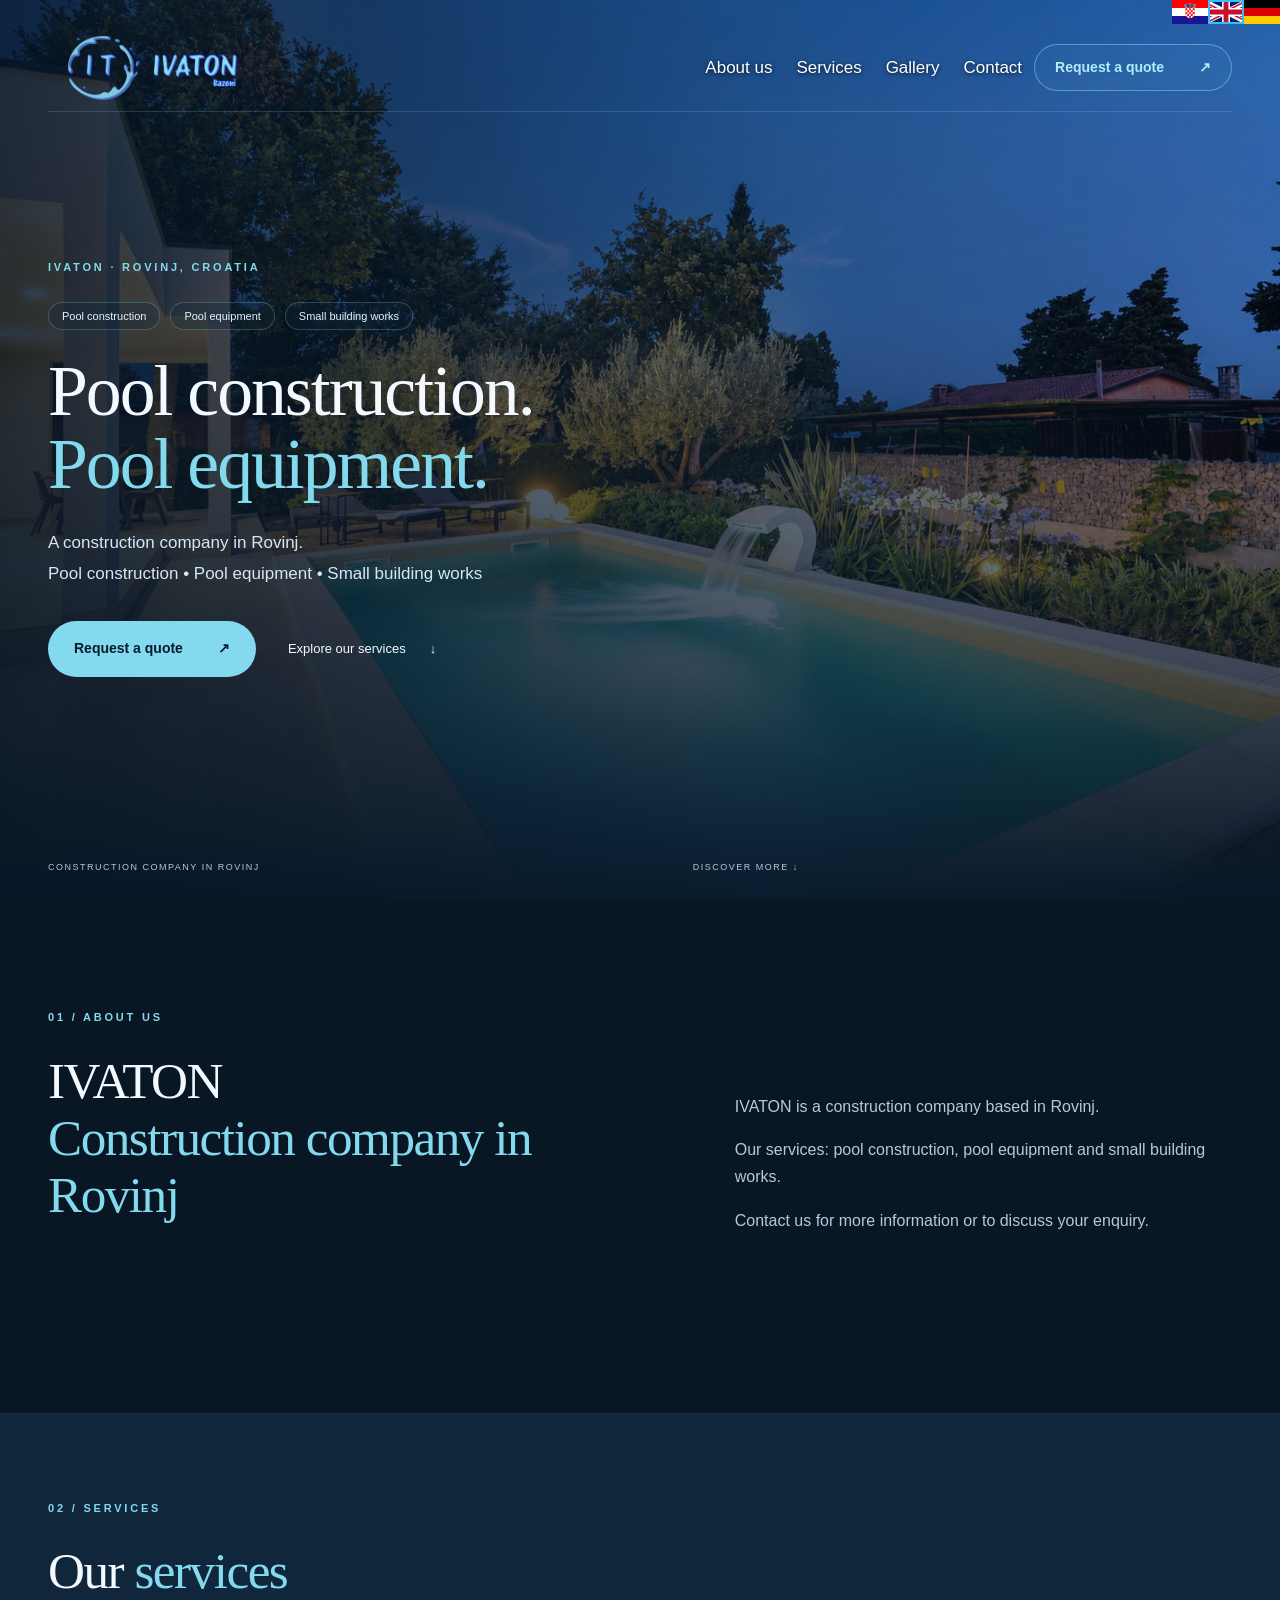
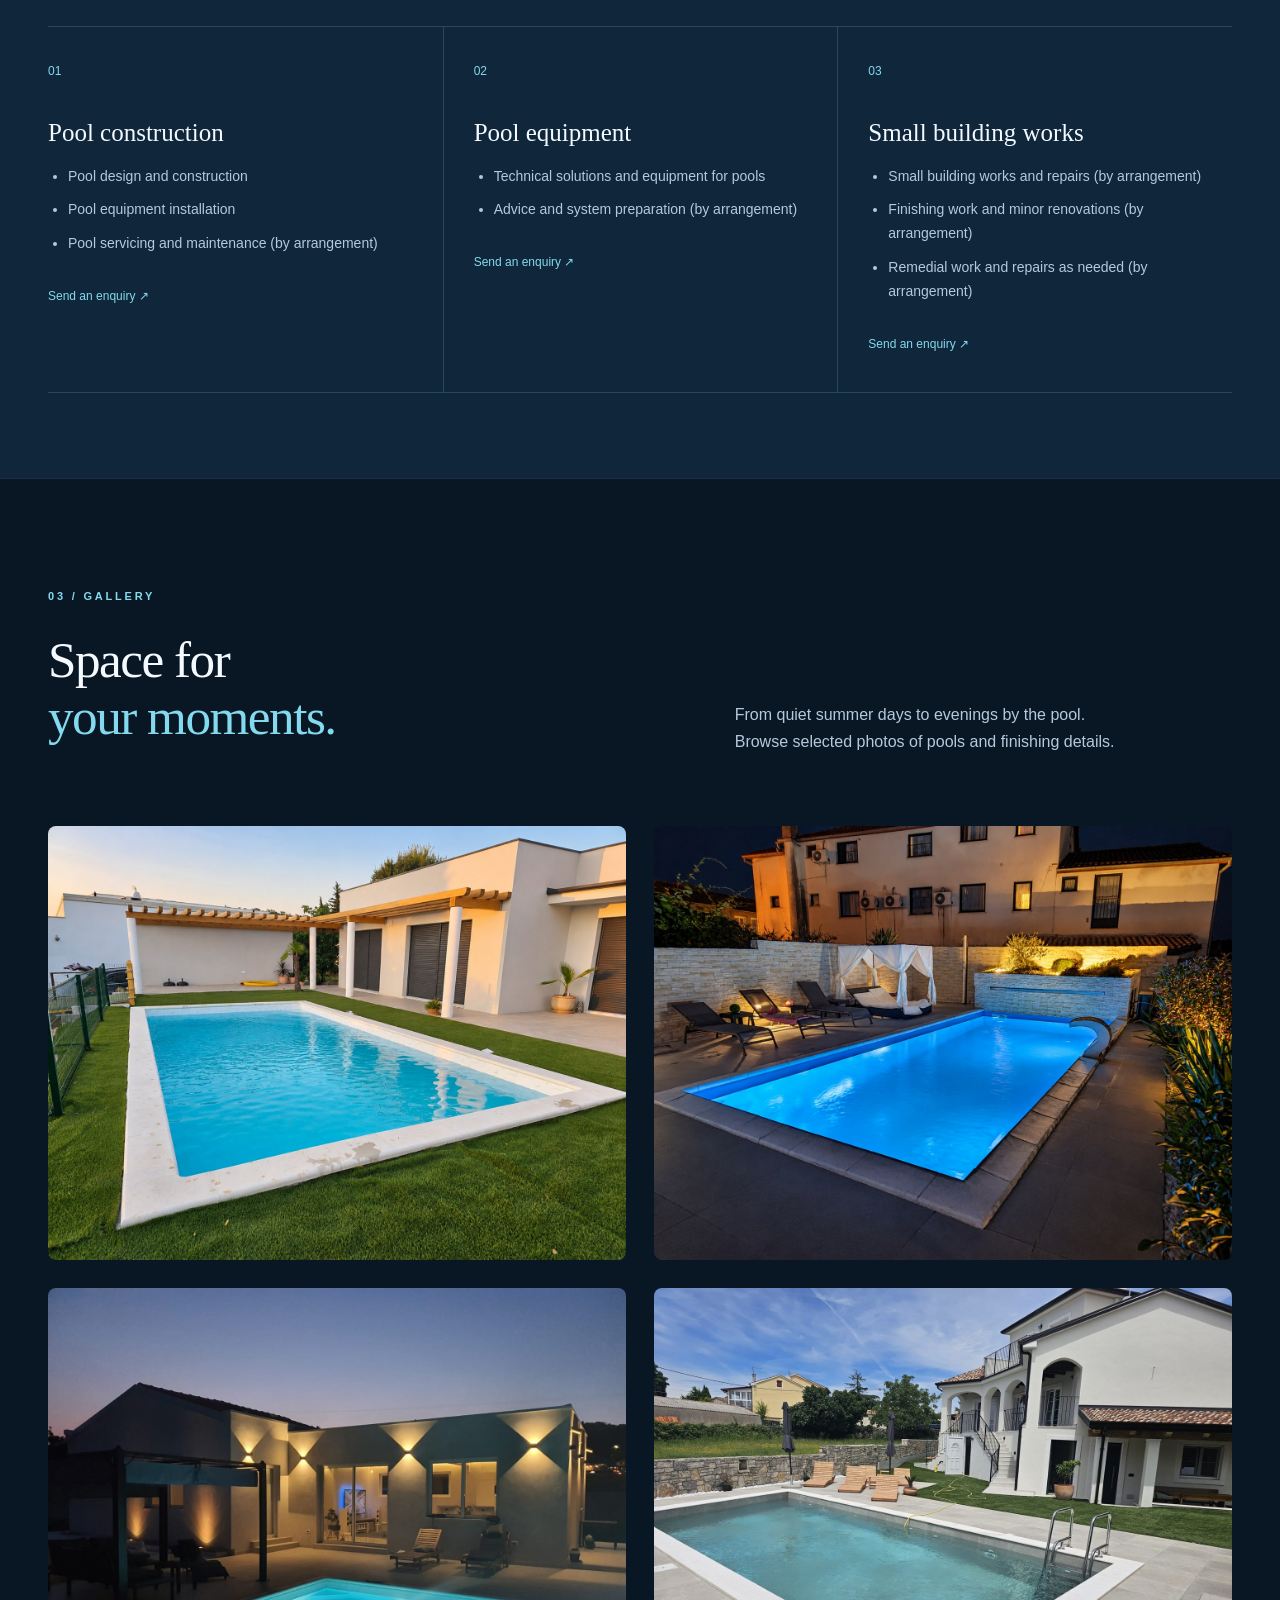
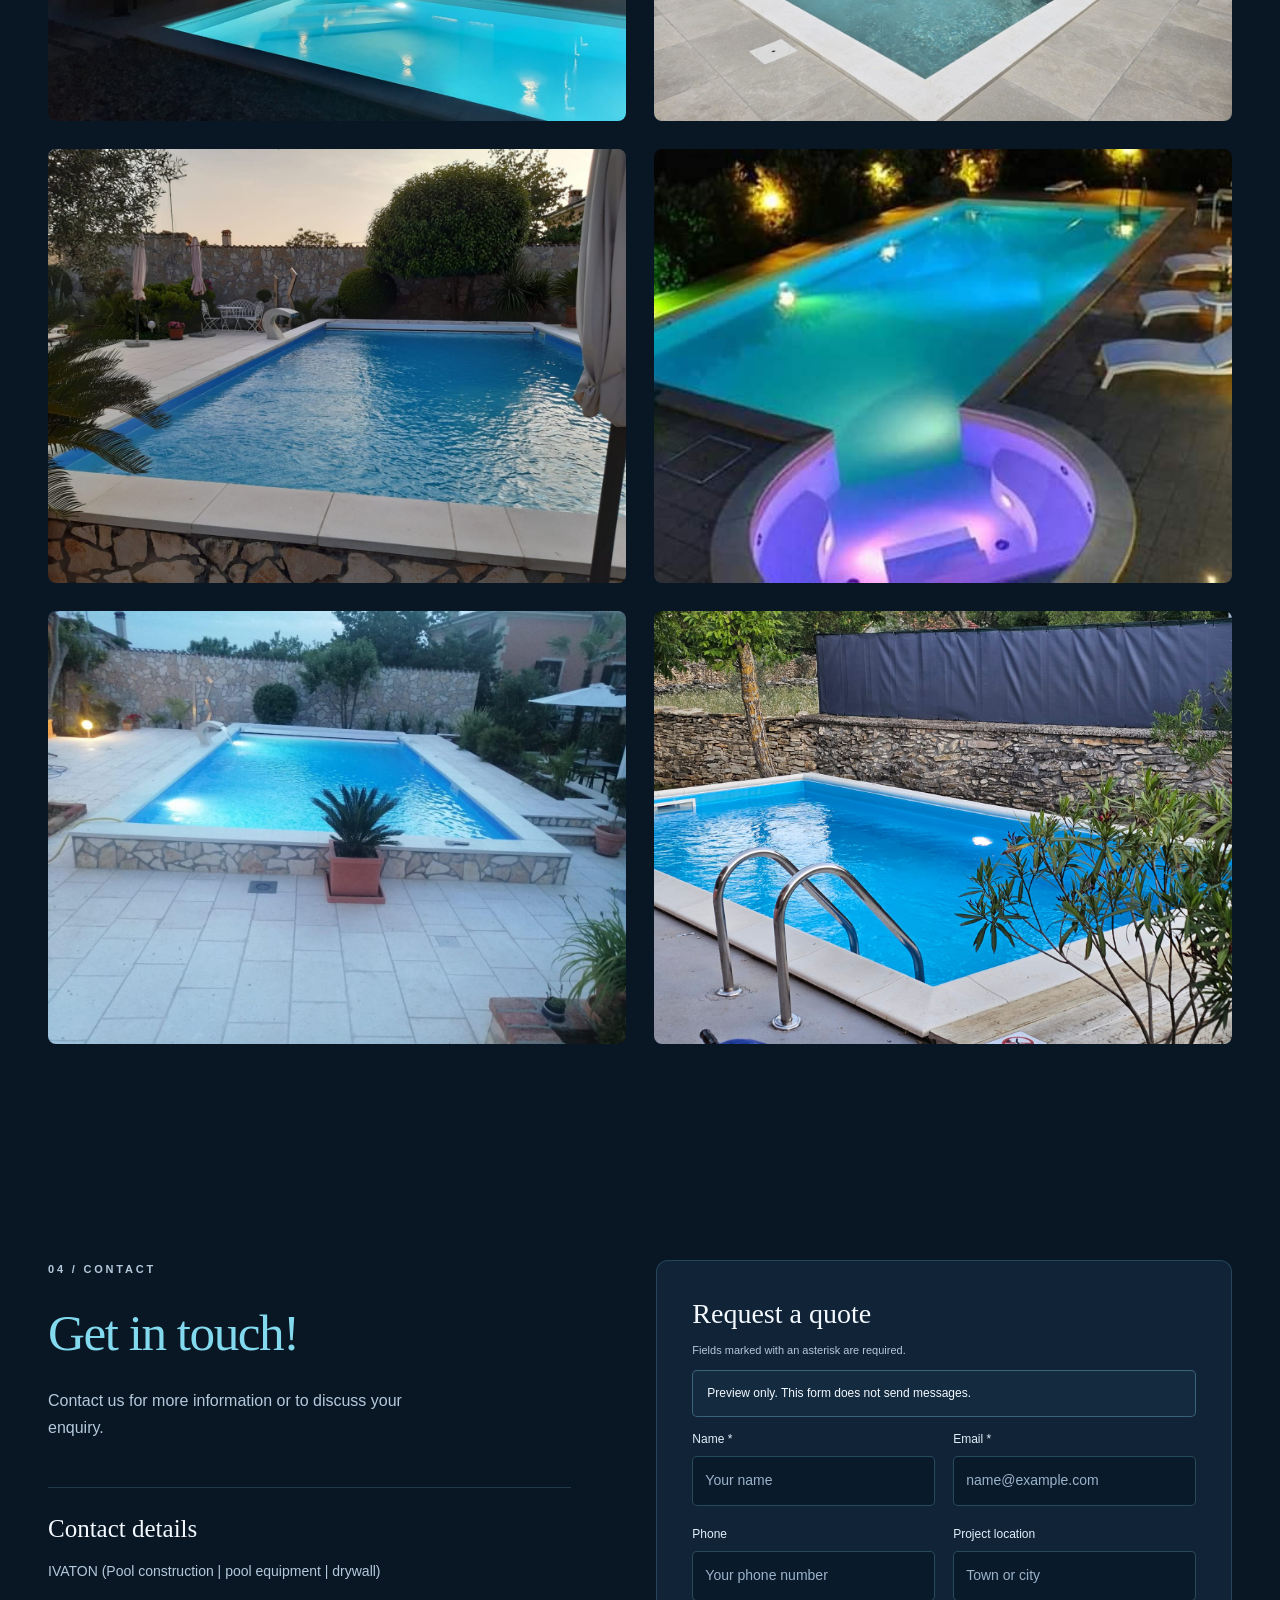
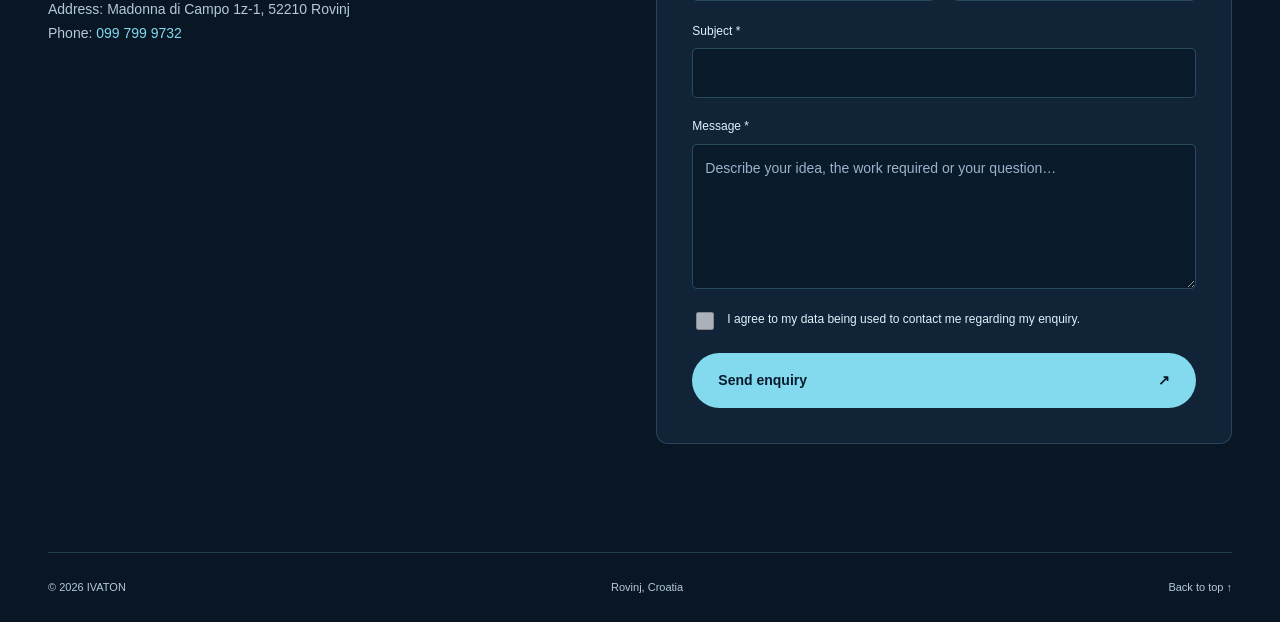
==== commit a6f9d7c2: "Remove visible gallery captions" ====
--- a/index.html
+++ b/index.html
@@ -44,7 +44,7 @@
 <article><span class="number">02</span><h3>Pool equipment</h3><ul><li>Technical solutions and equipment for pools</li><li>Advice and system preparation (by arrangement)</li></ul><a href="#kontakt">Send an enquiry ↗</a></article>
 <article><span class="number">03</span><h3>Small building works</h3><ul><li>Small building works and repairs (by arrangement)</li><li>Finishing work and minor renovations (by arrangement)</li><li>Remedial work and repairs as needed (by arrangement)</li></ul><a href="#kontakt">Send an enquiry ↗</a></article>
 </div></div></section>
-<section id="galerija" class="section wrap"><div class="section-heading"><div><p class="eyebrow">03 / GALLERY</p><h2>Space for<br><em>your moments.</em></h2></div><p>From quiet summer days to evenings by the pool. Browse selected photos of pools and finishing details.</p></div><div class="pool-gallery"><a href="images/pool-101.jpg" target="_blank" rel="noopener" aria-label="Pool beside a modern villa — open photo"><figure><img src="images/pool-101.jpg" alt="Pool beside a modern villa" loading="lazy" decoding="async"><figcaption>Pool beside a modern villa<span aria-hidden="true"> ↗</span></figcaption></figure></a><a href="images/pool-045.jpg" target="_blank" rel="noopener" aria-label="Evening pool lighting — open photo"><figure><img src="images/pool-045.jpg" alt="Evening pool lighting" loading="lazy" decoding="async"><figcaption>Evening pool lighting<span aria-hidden="true"> ↗</span></figcaption></figure></a><a href="images/pool-056.jpg" target="_blank" rel="noopener" aria-label="Pool and terrace at dusk — open photo"><figure><img src="images/pool-056.jpg" alt="Pool and terrace at dusk" loading="lazy" decoding="async"><figcaption>Pool and terrace at dusk<span aria-hidden="true"> ↗</span></figcaption></figure></a><a href="images/pool-103.jpg" target="_blank" rel="noopener" aria-label="Pool beside a family home — open photo"><figure><img src="images/pool-103.jpg" alt="Pool beside a family home" loading="lazy" decoding="async"><figcaption>Pool beside a family home<span aria-hidden="true"> ↗</span></figcaption></figure></a><a href="images/pool-067.jpg" target="_blank" rel="noopener" aria-label="Pool in a Mediterranean garden — open photo"><figure><img src="images/pool-067.jpg" alt="Pool in a Mediterranean garden" loading="lazy" decoding="async"><figcaption>Pool in a Mediterranean garden<span aria-hidden="true"> ↗</span></figcaption></figure></a><a href="images/pool-053.jpg" target="_blank" rel="noopener" aria-label="Pool with a hydromassage area — open photo"><figure><img src="images/pool-053.jpg" alt="Pool with a hydromassage area" loading="lazy" decoding="async"><figcaption>Pool with a hydromassage area<span aria-hidden="true"> ↗</span></figcaption></figure></a><a href="images/pool-051.jpg" target="_blank" rel="noopener" aria-label="Pool with a water feature — open photo"><figure><img src="images/pool-051.jpg" alt="Pool with a water feature" loading="lazy" decoding="async"><figcaption>Pool with a water feature<span aria-hidden="true"> ↗</span></figcaption></figure></a><a href="images/pool-105.jpg" target="_blank" rel="noopener" aria-label="Pool beside a stone wall — open photo"><figure><img src="images/pool-105.jpg" alt="Pool beside a stone wall" loading="lazy" decoding="async"><figcaption>Pool beside a stone wall<span aria-hidden="true"> ↗</span></figcaption></figure></a></div></section>
+<section id="galerija" class="section wrap"><div class="section-heading"><div><p class="eyebrow">03 / GALLERY</p><h2>Space for<br><em>your moments.</em></h2></div><p>From quiet summer days to evenings by the pool. Browse selected photos of pools and finishing details.</p></div><div class="pool-gallery"><a href="images/pool-101.jpg" target="_blank" rel="noopener" aria-label="Pool beside a modern villa — open photo"><figure><img src="images/pool-101.jpg" alt="Pool beside a modern villa" loading="lazy" decoding="async"></figure></a><a href="images/pool-045.jpg" target="_blank" rel="noopener" aria-label="Evening pool lighting — open photo"><figure><img src="images/pool-045.jpg" alt="Evening pool lighting" loading="lazy" decoding="async"></figure></a><a href="images/pool-056.jpg" target="_blank" rel="noopener" aria-label="Pool and terrace at dusk — open photo"><figure><img src="images/pool-056.jpg" alt="Pool and terrace at dusk" loading="lazy" decoding="async"></figure></a><a href="images/pool-103.jpg" target="_blank" rel="noopener" aria-label="Pool beside a family home — open photo"><figure><img src="images/pool-103.jpg" alt="Pool beside a family home" loading="lazy" decoding="async"></figure></a><a href="images/pool-067.jpg" target="_blank" rel="noopener" aria-label="Pool in a Mediterranean garden — open photo"><figure><img src="images/pool-067.jpg" alt="Pool in a Mediterranean garden" loading="lazy" decoding="async"></figure></a><a href="images/pool-053.jpg" target="_blank" rel="noopener" aria-label="Pool with a hydromassage area — open photo"><figure><img src="images/pool-053.jpg" alt="Pool with a hydromassage area" loading="lazy" decoding="async"></figure></a><a href="images/pool-051.jpg" target="_blank" rel="noopener" aria-label="Pool with a water feature — open photo"><figure><img src="images/pool-051.jpg" alt="Pool with a water feature" loading="lazy" decoding="async"></figure></a><a href="images/pool-105.jpg" target="_blank" rel="noopener" aria-label="Pool beside a stone wall — open photo"><figure><img src="images/pool-105.jpg" alt="Pool beside a stone wall" loading="lazy" decoding="async"></figure></a></div></section>
 <section id="kontakt" class="section wrap contact-grid">
   <div><p class="eyebrow">04 / CONTACT</p><h2><em>Get in touch!</em></h2><p>Contact us for more information or to discuss your enquiry.</p><div class="contact-note"><h3>Contact details</h3><p>IVATON (Pool construction | pool equipment | drywall)</p><address>Address: Madonna di Campo 1z-1, 52210 Rovinj<br>Phone: <a href="tel:+385997999732">099 799 9732</a></address></div></div>
   <form aria-describedby="preview-notice">
